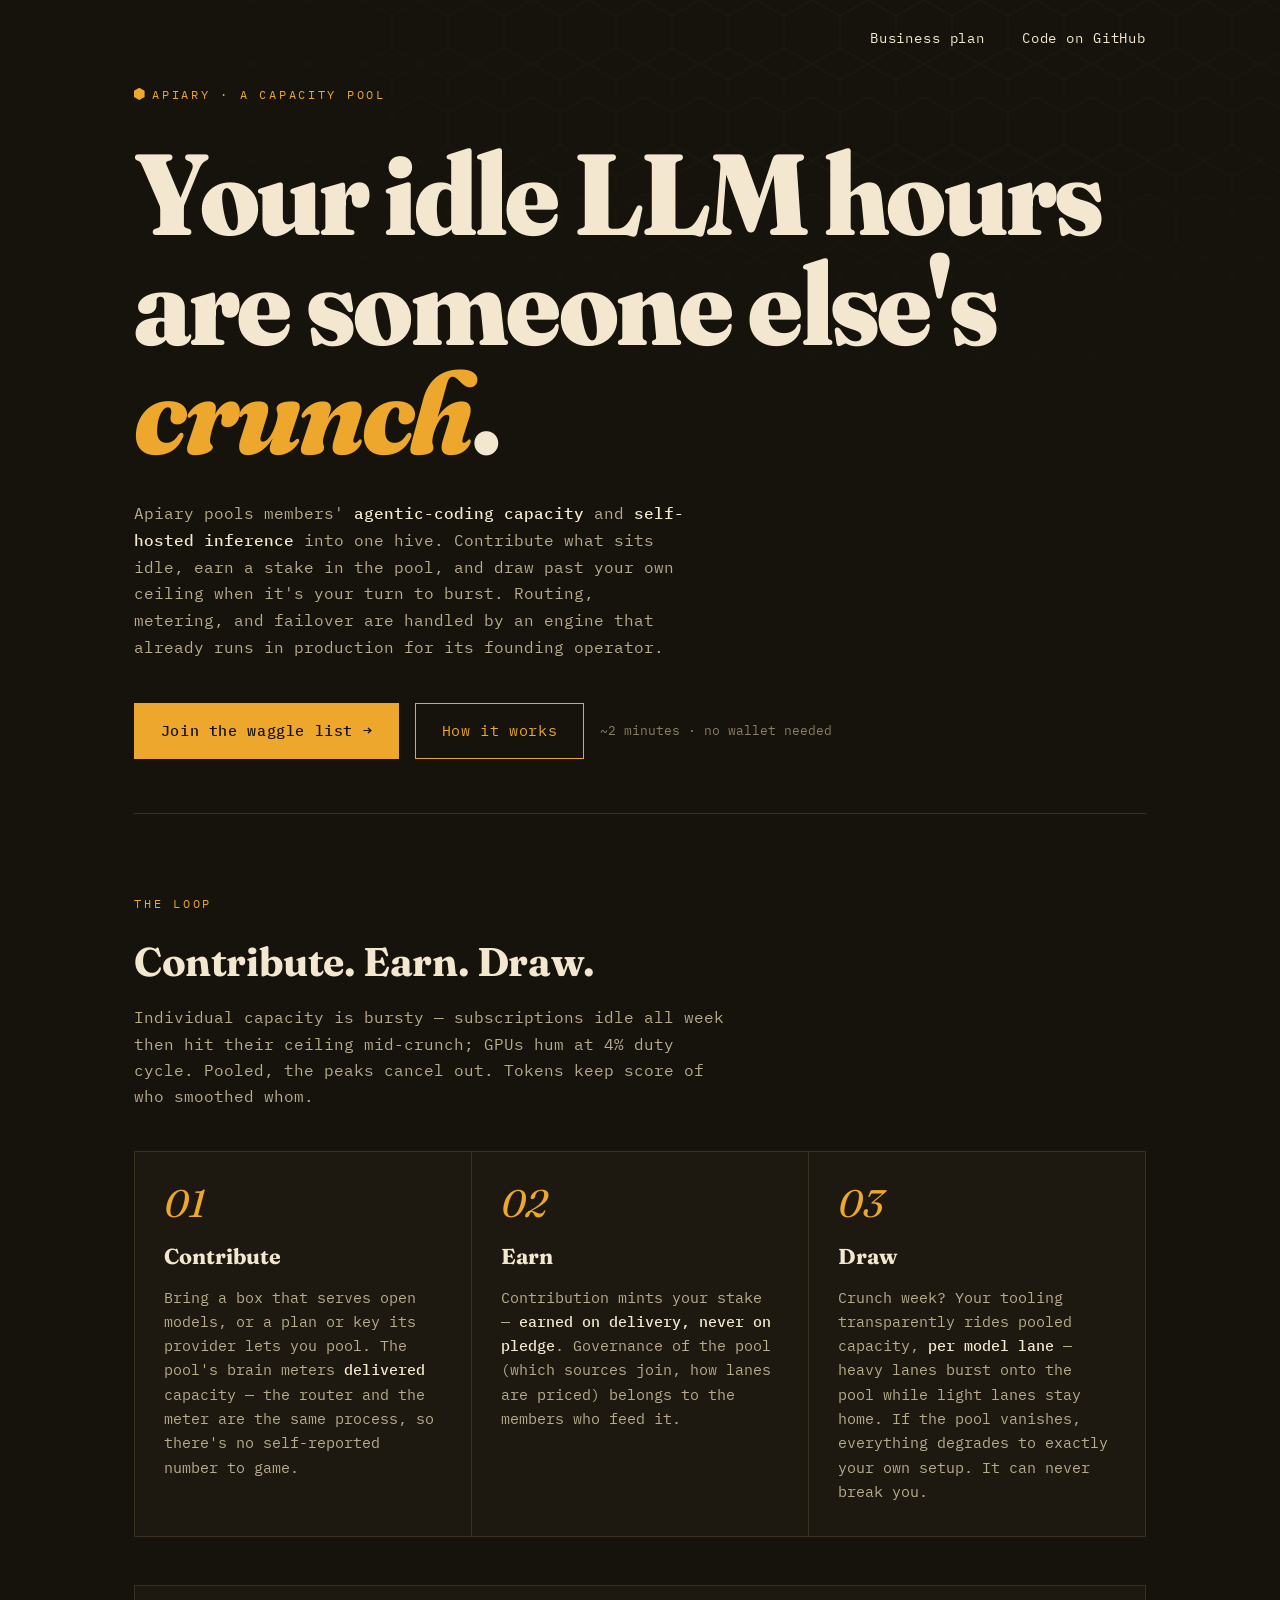
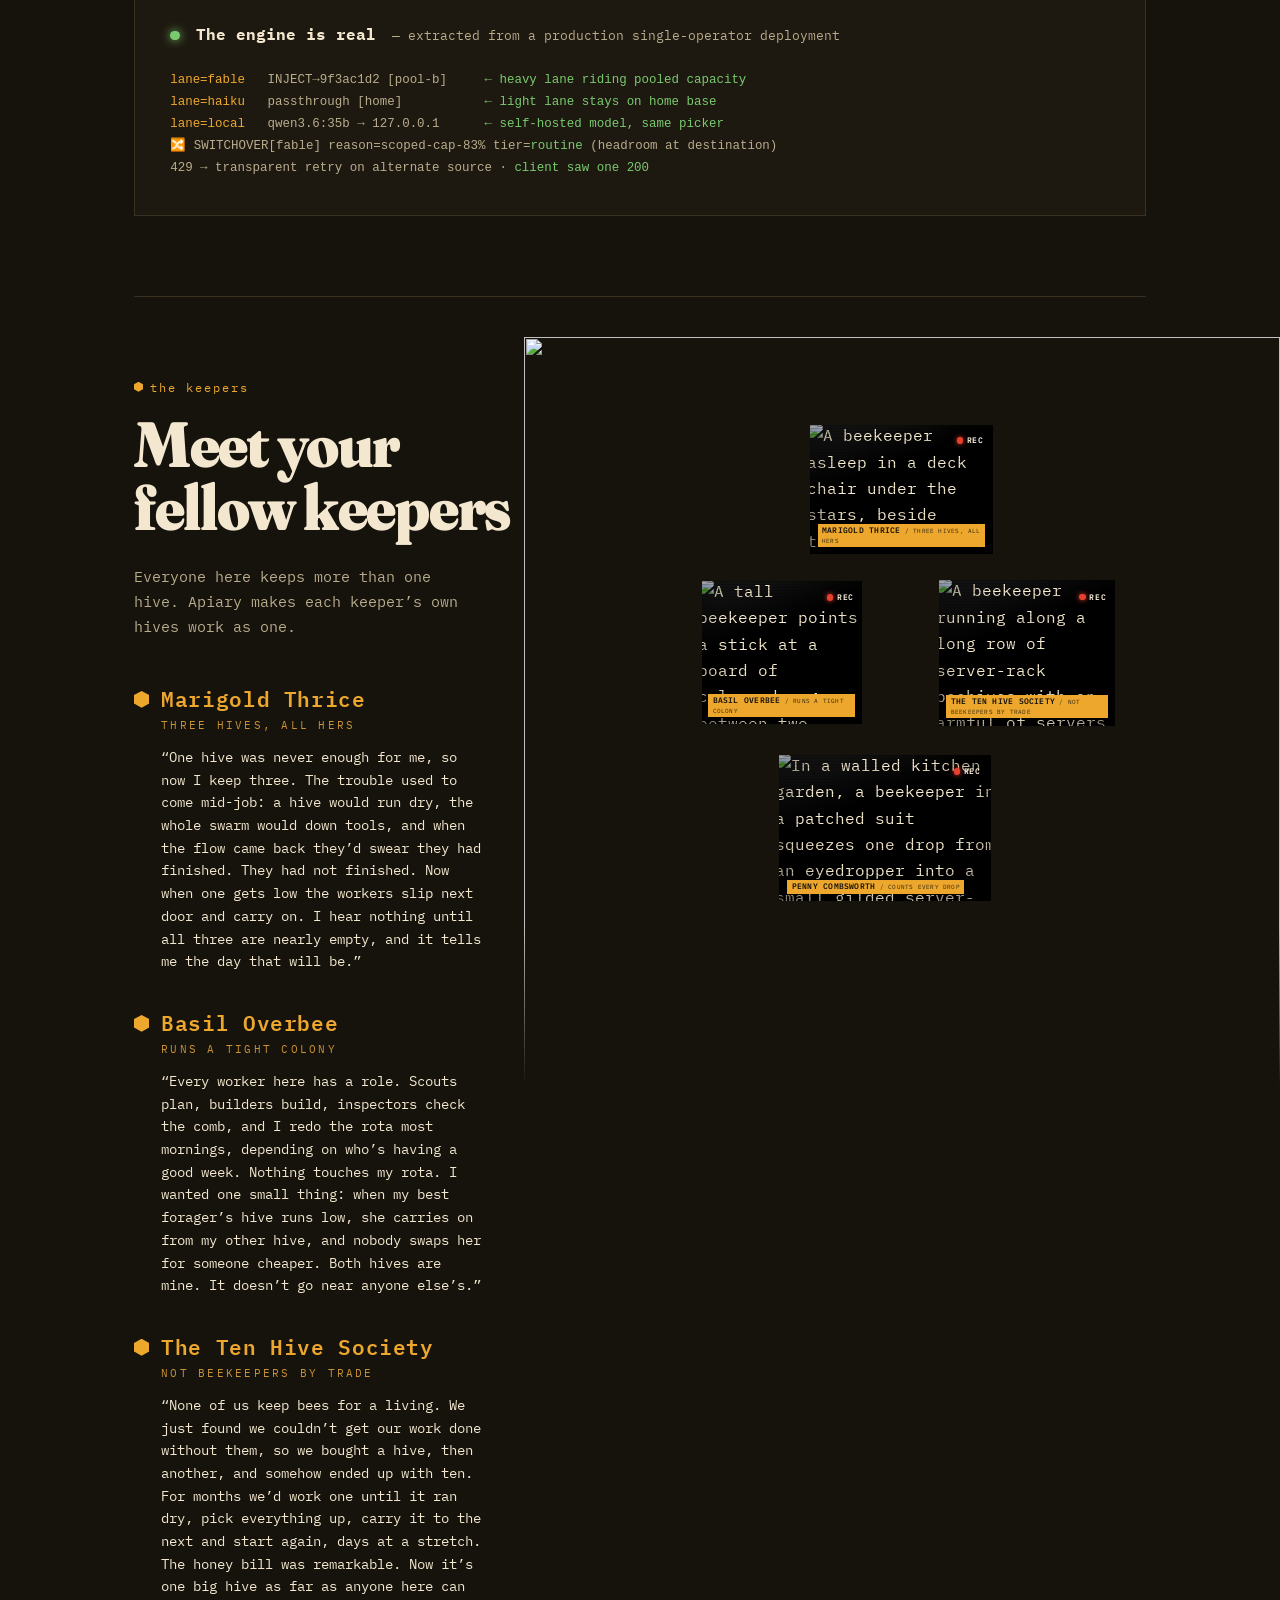
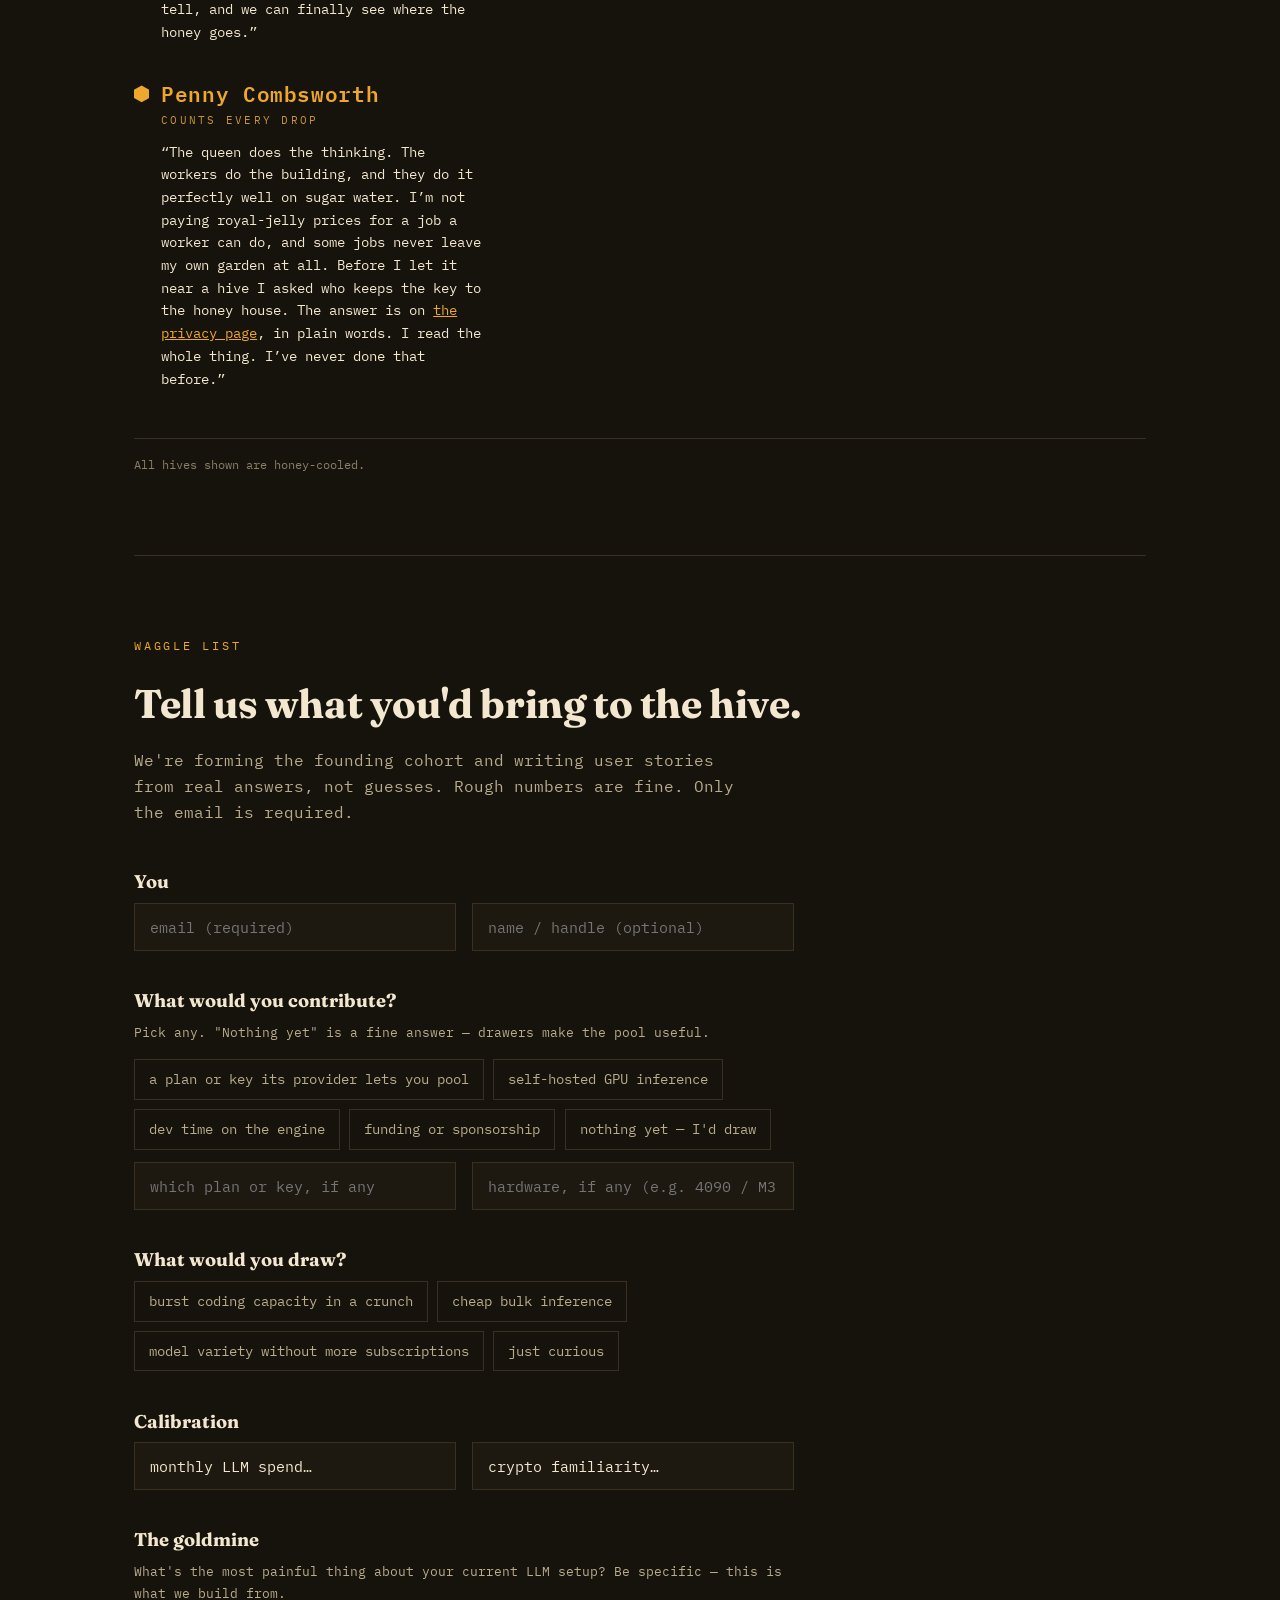
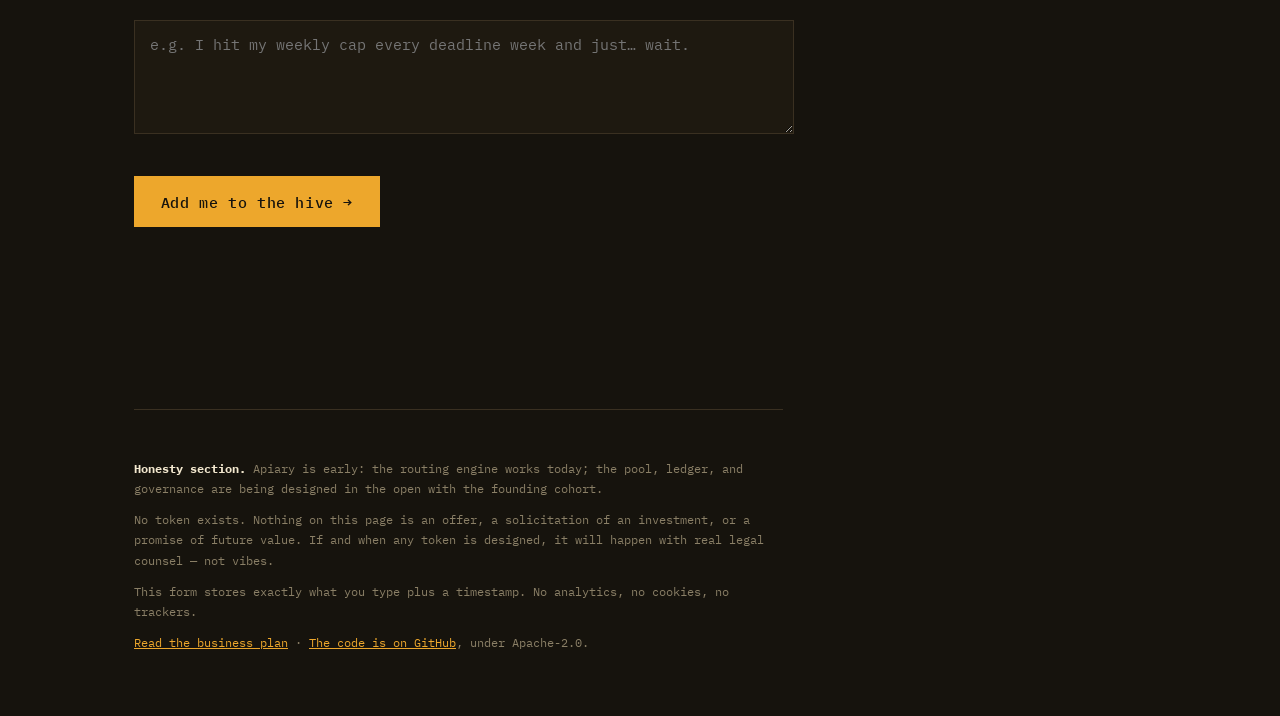
==== site/static/about/index.html @ abd4418b "site: a one-screen front door at /, the long page moves to /about/ A signed-out visitor at apiary.wt" ====
<!doctype html>
<html lang="en">
<head>
<meta charset="utf-8">
<meta name="viewport" content="width=device-width, initial-scale=1">
<title>Apiary — pooled LLM capacity, owned by the hive</title>
<meta name="description" content="Contribute agentic-coding capacity or self-hosted inference. Earn a stake in the pool. Draw when you need to burst.">
<link rel="canonical" href="https://apiary.wtf/about/">
<meta property="og:site_name" content="Apiary">
<meta property="og:url" content="https://apiary.wtf/about/">
<meta property="og:title" content="Apiary — pooled LLM capacity, owned by the hive">
<meta property="og:description" content="Contribute agentic-coding capacity or self-hosted inference. Earn a stake in the pool. Draw when you need to burst.">
<meta property="og:type" content="website">
<meta property="og:image" content="https://apiary.wtf/og/home.jpg">
<meta property="og:image:width" content="1200">
<meta property="og:image:height" content="630">
<meta property="og:image:alt" content="“Your idle LLM hours are someone else’s crunch.” Apiary, over molten honey pouring through a dark honeycomb.">
<meta name="twitter:card" content="summary_large_image">
<link rel="preconnect" href="https://fonts.googleapis.com">
<link rel="preconnect" href="https://fonts.gstatic.com" crossorigin>
<link href="https://fonts.googleapis.com/css2?family=Fraunces:opsz,wght,SOFT,WONK@9..144,400..900,50,1&family=IBM+Plex+Mono:ital,wght@0,400;0,500;0,600;1,400&display=swap" rel="stylesheet">
<link rel="icon" href="data:image/svg+xml,<svg xmlns='http://www.w3.org/2000/svg' viewBox='0 0 100 100'><polygon points='50 3 93 27 93 73 50 97 7 73 7 27' fill='%23eda72c'/></svg>">
<style>
:root{
  --wax:#16130d;
  --comb:#1e1910;
  --line:#3a3021;
  --honey:#eda72c;
  --honey-hot:#ffc65c;
  --cream:#f3e8cf;
  --cream-dim:#b9ac8d;
  --danger:#e0603a;
  --mono:"IBM Plex Mono",ui-monospace,monospace;
  --serif:"Fraunces",Georgia,serif;
}
*{box-sizing:border-box;margin:0;padding:0}
html{scroll-behavior:smooth}
body{
  background:var(--wax);
  color:var(--cream);
  font-family:var(--mono);
  font-size:16px;
  line-height:1.65;
  -webkit-font-smoothing:antialiased;
  overflow-x:hidden;
}
/* faint honeycomb field behind everything */
body::before{
  content:"";position:fixed;inset:0;z-index:0;pointer-events:none;
  background-image:url("data:image/svg+xml,%3Csvg xmlns='http://www.w3.org/2000/svg' width='56' height='97' viewBox='0 0 56 97'%3E%3Cg fill='none' stroke='%23eda72c' stroke-opacity='0.055' stroke-width='1'%3E%3Cpath d='M28 0 56 16v32L28 64 0 48V16zM28 64l28 16v32M28 64 0 80v32'/%3E%3C/g%3E%3C/svg%3E");
  background-size:56px 97px;
  mask-image:radial-gradient(120% 90% at 70% 0%,#000 0%,transparent 70%);
  -webkit-mask-image:radial-gradient(120% 90% at 70% 0%,#000 0%,transparent 70%);
}
main{position:relative;z-index:1;max-width:1060px;margin:0 auto;padding:0 24px}
a{color:var(--honey)}
::selection{background:var(--honey);color:var(--wax)}

/* ---------- hero ---------- */
header{padding:9vh 0 6vh;position:relative}
.top-links{position:absolute;top:1.05rem;right:0;display:flex;gap:2.3rem}
.top-links a{color:var(--cream);text-decoration:none;font-size:.9rem;letter-spacing:.06em;padding:.6rem 0;white-space:nowrap}
.top-links a:hover{color:var(--honey)}
@media(max-width:640px){.top-links{gap:1.4rem}}
@media(max-width:400px){.top-links{gap:1rem}.top-links a{font-size:.8rem}}
.kicker{
  display:inline-flex;align-items:center;gap:.6em;
  font-size:.78rem;letter-spacing:.22em;text-transform:uppercase;color:var(--honey);
  margin-bottom:2.2rem;
}
.kicker::before{content:"";display:inline-block;width:.85em;height:.98em;
  background:var(--honey);
  clip-path:polygon(50% 0,100% 25%,100% 75%,50% 100%,0 75%,0 25%);}
h1{
  font-family:var(--serif);
  font-variation-settings:"opsz" 144,"SOFT" 50,"WONK" 1;
  font-weight:850;
  font-size:clamp(3.4rem,9.5vw,7.2rem);
  line-height:.95;letter-spacing:-.02em;
  color:var(--cream);
}
h1 em{font-style:italic;color:var(--honey)}
.sub{
  max-width:34em;margin-top:2rem;color:var(--cream-dim);font-size:1.02rem;
}
.sub strong{color:var(--cream);font-weight:500}
.cta-row{margin-top:2.6rem;display:flex;gap:1rem;flex-wrap:wrap;align-items:center}
.btn{
  font-family:var(--mono);font-size:.95rem;letter-spacing:.04em;
  padding:.95em 1.7em;border:1px solid var(--honey);cursor:pointer;
  text-decoration:none;display:inline-block;
  transition:transform .15s ease,box-shadow .15s ease,background .15s ease;
}
.btn-fill{background:var(--honey);color:var(--wax);font-weight:500}
.btn-fill:hover{background:var(--honey-hot);transform:translateY(-2px);box-shadow:0 6px 24px rgba(237,167,44,.28)}
.btn-ghost{color:var(--honey);background:transparent}
.btn-ghost:hover{background:rgba(237,167,44,.08)}
.hero-note{font-size:.8rem;color:var(--smoke, #8a7f66)}

/* staggered reveal */
.reveal{opacity:0;transform:translateY(14px);animation:rise .7s cubic-bezier(.2,.7,.2,1) forwards}
@keyframes rise{to{opacity:1;transform:none}}
.d1{animation-delay:.05s}.d2{animation-delay:.18s}.d3{animation-delay:.31s}.d4{animation-delay:.44s}

/* ---------- section scaffolding ---------- */
section{padding:5rem 0;border-top:1px solid var(--line)}
h2{
  font-family:var(--serif);font-weight:700;font-size:clamp(1.7rem,3.6vw,2.5rem);
  letter-spacing:-.01em;margin-bottom:.6rem;
}
.section-tag{font-size:.72rem;letter-spacing:.24em;text-transform:uppercase;color:var(--honey);margin-bottom:1rem}
.lede{color:var(--cream-dim);max-width:38em;margin-bottom:2.6rem}

/* ---------- how it works: three cells ---------- */
.cells{display:grid;grid-template-columns:repeat(auto-fit,minmax(260px,1fr));gap:1px;background:var(--line);border:1px solid var(--line)}
.cell{background:var(--comb);padding:2rem 1.8rem;position:relative;transition:background .2s}
.cell:hover{background:#241d11}
.cell .num{
  font-family:var(--serif);font-style:italic;font-size:2.4rem;color:var(--honey);
  line-height:1;display:block;margin-bottom:1rem;
}
.cell h3{font-family:var(--serif);font-size:1.35rem;font-weight:700;margin-bottom:.7rem}
.cell p{font-size:.92rem;color:var(--cream-dim)}
.cell p b{color:var(--cream);font-weight:500}

/* ---------- engine strip ---------- */
.engine{background:var(--comb);border:1px solid var(--line);padding:2.2rem;margin-top:3rem}
.engine-head{display:flex;align-items:baseline;gap:1em;flex-wrap:wrap;margin-bottom:1.4rem}
.engine-head .led{width:.6em;height:.6em;border-radius:50%;background:#79c96f;box-shadow:0 0 10px #79c96f;display:inline-block;animation:pulse 2.4s infinite}
@keyframes pulse{50%{opacity:.45}}
.engine pre{
  font-size:.78rem;line-height:1.75;color:var(--cream-dim);overflow-x:auto;
}
.engine pre b{color:var(--honey);font-weight:500}
.engine pre i{color:#79c96f;font-style:normal}

/* ---------- keepers: the hive-cam sculpture ---------- */
.hivecam{--bleed:max(24px,calc(50vw - 506px));display:grid;grid-template-columns:minmax(0,36fr) minmax(0,64fr);
  grid-template-areas:"head art" "list art";column-gap:2.5rem;margin-inline:calc(50% - 50vw);padding-inline:var(--bleed);overflow-x:clip}
.hivecam-head{grid-area:head;position:relative;z-index:4}
.hivecam .section-tag{display:flex;align-items:center;gap:.6em;text-transform:none;letter-spacing:.16em;font-size:.78rem}
.hex-dot{display:inline-block;width:.72em;height:.8em;background:var(--honey);clip-path:polygon(50% 0,100% 25%,100% 75%,50% 100%,0 75%,0 25%)}
.hivecam h2{white-space:nowrap;font-size:clamp(2.7rem,5vw,6rem);font-weight:850;font-variation-settings:"opsz" 144,"SOFT" 50,"WONK" 0;
  line-height:.98;letter-spacing:-.02em;margin-bottom:1.6rem}
.hivecam .lede{font-size:.95rem;margin-bottom:2.8rem;max-width:30em}
.keeper-list{grid-area:list;list-style:none;margin:0;padding:0 0 1rem;display:grid;gap:2.2rem;align-content:start}
.keeper-list li{position:relative;padding-left:1.7rem}
.keeper-list li::before{content:"";position:absolute;left:0;top:.42rem;width:.95rem;height:1.05rem;background:var(--honey);
  clip-path:polygon(50% 0,100% 25%,100% 75%,50% 100%,0 75%,0 25%)}
.keeper-list h3{font-family:var(--mono);font-weight:600;font-size:1.3rem;line-height:1.35;letter-spacing:.03em;color:var(--honey)}
.keeper-list .role{margin-top:.25rem;font-size:.7rem;letter-spacing:.2em;text-transform:uppercase;color:#c99234}
.keeper-list blockquote{margin-top:.7rem;font-size:.86rem;line-height:1.65;color:var(--cream);max-width:36em}
.keeper-list blockquote a{color:var(--honey)}
/* the sculpture: photos sit under the art, in the screen holes; captions sit over it */
.skep{grid-area:art;position:sticky;top:1rem;align-self:start;justify-self:start;margin:-2.5rem calc(-1 * var(--bleed)) 0 0;
  width:min(calc(100% + var(--bleed)),calc(100vh - 2rem))}
.skep-stage{position:relative;aspect-ratio:1;container-type:inline-size}
.skep-art{position:absolute;inset:0;z-index:2;width:100%;height:100%;pointer-events:none;
  -webkit-mask-image:linear-gradient(180deg,#000 78%,transparent 99%);mask-image:linear-gradient(180deg,#000 78%,transparent 99%)}
.hc-shot,.hc-cap{position:absolute;left:var(--x);top:var(--y);width:var(--w);height:var(--h)}
.hc-shot{z-index:1;overflow:hidden;background:#000}
.hc-shot img{position:absolute;inset:-2%;width:104%;height:104%;max-width:none;object-fit:cover;object-position:var(--pos);filter:saturate(1.08) contrast(1.04)}
.hc-shot::after{content:"";position:absolute;inset:0;
  background:repeating-linear-gradient(180deg,rgba(0,0,0,.16) 0 1px,transparent 1px 3px),radial-gradient(ellipse at 50% 45%,transparent 55%,rgba(0,0,0,.5) 100%),
  linear-gradient(160deg,rgba(255,255,255,.1),transparent 35%)}
.hc-cap{z-index:3;pointer-events:none;font-family:var(--mono)}
.hc-rec{position:absolute;top:7%;right:5%;display:flex;align-items:center;gap:.45em;font-size:max(8px,1.05cqw);font-weight:600;letter-spacing:.08em;color:#fff4e0}
.hc-rec::before{content:"";width:.8em;height:.8em;border-radius:50%;background:#e8402f;box-shadow:0 0 .6em #e8402f;animation:hc-rec 1.6s steps(1) infinite}
@keyframes hc-rec{50%{opacity:.15}}
.hc-bottom{position:absolute;left:4%;right:4%;bottom:5%;display:flex;flex-direction:column;align-items:flex-start;gap:.3em}
.hc-lower{max-width:100%;background:var(--honey);color:var(--wax);padding:.28em .6em .22em;
  font-size:max(7.5px,.9cqw);letter-spacing:.03em;text-transform:uppercase;line-height:1.3}
.hc-lower b{font-weight:600}
.hc-lower span{font-size:.82em;opacity:.85}
.hc-sub{align-self:stretch;background:rgba(10,8,5,.82);color:var(--cream);padding:.3em .55em;
  font-size:max(8px,.92cqw);line-height:1.35}
/* subtitles only where the screens are big enough to read them; the list carries every line */
.hc-sub{display:none}
@container (min-width:840px){.hc-sub{display:block}}
.keepers-note{margin-top:2rem;padding-top:1rem;border-top:1px solid var(--line);font-size:.75rem;color:#8a7f66}
@media(max-width:860px){
  .hivecam{grid-template-columns:minmax(0,1fr);grid-template-areas:"head" "art" "list"}
  .hivecam h2{white-space:normal;font-size:clamp(2.5rem,11vw,3.4rem)}
  .skep{position:relative;top:0;justify-self:stretch;width:auto;margin:0 calc(-1 * var(--bleed) - 6vw) -6vw}
  .hc-lower span{display:none}
  .hivecam .lede{margin-bottom:1.6rem}
  .hc-lower{font-size:max(7.5px,1.75cqw)}
  .hc-rec{font-size:max(7px,1.8cqw)}
}
@media(prefers-reduced-motion:reduce){.hc-rec::before{animation:none}}

/* ---------- form ---------- */
form{max-width:660px}
fieldset{border:0;margin-bottom:2.2rem}
legend{
  font-family:var(--serif);font-size:1.15rem;font-weight:700;margin-bottom:.35rem;color:var(--cream);
}
.hint{font-size:.8rem;color:var(--cream-dim);margin-bottom:1rem}
input[type=email],input[type=text],textarea,select{
  width:100%;background:var(--comb);border:1px solid var(--line);color:var(--cream);
  font-family:var(--mono);font-size:.95rem;padding:.85em 1em;outline:none;
  transition:border-color .15s;border-radius:0;appearance:none;
}
textarea{min-height:7.5em;resize:vertical}
input:focus,textarea:focus,select:focus{border-color:var(--honey)}
.choices{display:flex;flex-wrap:wrap;gap:.6rem}
.choices label{
  border:1px solid var(--line);padding:.55em 1em;cursor:pointer;font-size:.87rem;
  color:var(--cream-dim);user-select:none;transition:all .12s;display:inline-flex;gap:.5em;align-items:center;
}
.choices label:hover{border-color:var(--honey);color:var(--cream)}
.choices input{position:absolute;opacity:0;pointer-events:none}
.choices label:has(input:checked){background:var(--honey);border-color:var(--honey);color:var(--wax);font-weight:500}
.grid2{display:grid;grid-template-columns:1fr 1fr;gap:1rem}
@media(max-width:640px){.grid2{grid-template-columns:1fr}}
.form-msg{margin-top:1rem;font-size:.9rem;min-height:1.5em}
.form-msg.err{color:var(--danger)}
.form-msg.ok{color:#79c96f}
.hp{position:absolute;left:-9999px;opacity:0}

/* thanks card swap */
#thanks{display:none;border:1px solid var(--honey);background:var(--comb);padding:2.4rem;max-width:660px}
#thanks h3{font-family:var(--serif);font-size:1.6rem;color:var(--honey);margin-bottom:.8rem}
#thanks p{color:var(--cream-dim)}

/* ---------- footer ---------- */
footer{border-top:1px solid var(--line);padding:3rem 0 4rem;margin-top:4rem;font-size:.78rem;color:#8a7f66;max-width:52em}
footer p+p{margin-top:.8em}
</style>
</head>
<body>
<main>
  <header>
    <nav class="top-links reveal d1" aria-label="Site">
      <a href="/plan/">Business plan</a>
      <a href="https://github.com/antialias/apiary">Code on GitHub</a>
    </nav>
    <div class="kicker reveal d1">apiary · a capacity pool</div>
    <h1 class="reveal d2">Your idle LLM hours are someone else's <em>crunch</em>.</h1>
    <p class="sub reveal d3">
      Apiary pools members' <strong>agentic-coding capacity</strong> and
      <strong>self-hosted inference</strong> into one hive. Contribute what
      sits idle, earn a stake in the pool, and draw past your own ceiling when
      it's your turn to burst. Routing, metering, and failover are handled by
      an engine that already runs in production for its founding operator.
    </p>
    <div class="cta-row reveal d4">
      <a class="btn btn-fill" href="#join">Join the waggle list →</a>
      <a class="btn btn-ghost" href="#how">How it works</a>
      <span class="hero-note">~2 minutes · no wallet needed</span>
    </div>
  </header>

  <section id="how">
    <div class="section-tag">the loop</div>
    <h2>Contribute. Earn. Draw.</h2>
    <p class="lede">Individual capacity is bursty — subscriptions idle all week
    then hit their ceiling mid-crunch; GPUs hum at 4% duty cycle. Pooled, the
    peaks cancel out. Tokens keep score of who smoothed whom.</p>
    <div class="cells">
      <div class="cell">
        <span class="num">01</span>
        <h3>Contribute</h3>
        <p>Bring a box that serves open models, or a plan or key its provider lets you pool.
        The pool's brain meters <b>delivered</b> capacity — the router and the
        meter are the same process, so there's no self-reported number to game.</p>
      </div>
      <div class="cell">
        <span class="num">02</span>
        <h3>Earn</h3>
        <p>Contribution mints your stake — <b>earned on delivery, never on
        pledge</b>. Governance of the pool (which sources join, how lanes are
        priced) belongs to the members who feed it.</p>
      </div>
      <div class="cell">
        <span class="num">03</span>
        <h3>Draw</h3>
        <p>Crunch week? Your tooling transparently rides pooled capacity,
        <b>per model lane</b> — heavy lanes burst onto the pool while light
        lanes stay home. If the pool vanishes, everything degrades to exactly
        your own setup. It can never break you.</p>
      </div>
    </div>

    <div class="engine">
      <div class="engine-head">
        <span class="led"></span>
        <strong>The engine is real</strong>
        <span style="color:var(--cream-dim);font-size:.8rem">— extracted from a production single-operator deployment</span>
      </div>
      <pre>
<b>lane=fable</b>   INJECT→9f3ac1d2 [pool-b]     <i>← heavy lane riding pooled capacity</i>
<b>lane=haiku</b>   passthrough [home]           <i>← light lane stays on home base</i>
<b>lane=local</b>   qwen3.6:35b → 127.0.0.1      <i>← self-hosted model, same picker</i>
🔀 SWITCHOVER[fable] reason=scoped-cap-83% tier=<i>routine</i> (headroom at destination)
429 → transparent retry on alternate source · <i>client saw one 200</i></pre>
    </div>
  </section>

  <section id="keepers">
    <div class="hivecam">
      <div class="hivecam-head">
        <div class="section-tag"><span class="hex-dot" aria-hidden="true"></span>the keepers</div>
        <h2>Meet your<br>fellow keepers</h2>
        <p class="lede">Everyone here keeps more than one hive. Apiary makes each keeper’s own hives work as one.</p>
      </div>
      <figure class="skep">
        <div class="skep-stage">
          <div class="hc-shot" style="--x:37.86%;--y:11.61%;--w:24.11%;--h:17.08%;--pos:50% 62%"><img src="/og/keepers/marigold.webp" width="960" height="960" loading="lazy" decoding="async" alt="A beekeeper asleep in a deck chair under the stars, beside three beehives built like server racks."></div>
          <div class="hc-shot" style="--x:23.49%;--y:32.24%;--w:21.20%;--h:18.96%;--pos:50% 38%"><img src="/og/keepers/basil.webp" width="960" height="960" loading="lazy" decoding="async" alt="A tall beekeeper points a stick at a board of coloured pegs, between two server-rack beehives joined by a little bridge of marching bees."></div>
          <div class="hc-shot" style="--x:54.90%;--y:32.19%;--w:23.28%;--h:19.22%;--pos:56% 42%"><img src="/og/keepers/society.webp" width="960" height="960" loading="lazy" decoding="async" alt="A beekeeper running along a long row of server-rack beehives with an armful of servers and honeycomb frames, past a tipped-over wheelbarrow."></div>
          <div class="hc-shot" style="--x:33.70%;--y:55.26%;--w:28.07%;--h:19.32%;--pos:50% 56%"><img src="/og/keepers/penny.webp" width="960" height="960" loading="lazy" decoding="async" alt="In a walled kitchen garden, a beekeeper in a patched suit squeezes one drop from an eyedropper into a small gilded server-rack hive wearing a crown, while a watering can pours sugar water into a plain one."></div>
          <img class="skep-art" src="/og/keepers/skep.webp" width="1440" height="1440" loading="lazy" decoding="async" alt="">
          <div class="hc-cap" style="--x:37.86%;--y:11.61%;--w:24.11%;--h:17.08%;--pos:50% 62%" aria-hidden="true"><span class="hc-rec">REC</span><span class="hc-bottom"><span class="hc-lower"><b>Marigold Thrice</b><span> / three hives, all hers</span></span><span class="hc-sub">“One hive was never enough for me, so now I keep three.”</span></span></div>
          <div class="hc-cap" style="--x:23.49%;--y:32.24%;--w:21.20%;--h:18.96%;--pos:50% 38%" aria-hidden="true"><span class="hc-rec">REC</span><span class="hc-bottom"><span class="hc-lower"><b>Basil Overbee</b><span> / runs a tight colony</span></span><span class="hc-sub">“Every worker here has a role. Scouts plan, builders build, inspectors check the comb, and I redo the rota most mornings.”</span></span></div>
          <div class="hc-cap" style="--x:54.90%;--y:32.19%;--w:23.28%;--h:19.22%;--pos:56% 42%" aria-hidden="true"><span class="hc-rec">REC</span><span class="hc-bottom"><span class="hc-lower"><b>The Ten Hive Society</b><span> / not beekeepers by trade</span></span><span class="hc-sub">“None of us keep bees for a living. We bought a hive, then another, and somehow ended up with ten.”</span></span></div>
          <div class="hc-cap" style="--x:33.70%;--y:55.26%;--w:28.07%;--h:19.32%;--pos:50% 56%" aria-hidden="true"><span class="hc-rec">REC</span><span class="hc-bottom"><span class="hc-lower"><b>Penny Combsworth</b><span> / counts every drop</span></span><span class="hc-sub">“The queen does the thinking. The workers do the building, and they do it perfectly well on sugar water.”</span></span></div>
        </div>
      </figure>
      <ol class="keeper-list">
        <li>
          <h3>Marigold Thrice</h3>
          <p class="role">three hives, all hers</p>
          <blockquote>“One hive was never enough for me, so now I keep three. The trouble
          used to come mid-job: a hive would run dry, the whole swarm would down
          tools, and when the flow came back they’d swear they had finished. They
          had not finished. Now when one gets low the workers slip next door and
          carry on. I hear nothing until all three are nearly empty, and it tells
          me the day that will be.”</blockquote>
        </li>
        <li>
          <h3>Basil Overbee</h3>
          <p class="role">runs a tight colony</p>
          <blockquote>“Every worker here has a role. Scouts plan, builders build, inspectors
          check the comb, and I redo the rota most mornings, depending on who’s
          having a good week. Nothing touches my rota. I wanted one small thing:
          when my best forager’s hive runs low, she carries on from my other
          hive, and nobody swaps her for someone cheaper. Both hives are mine. It
          doesn’t go near anyone else’s.”</blockquote>
        </li>
        <li>
          <h3>The Ten Hive Society</h3>
          <p class="role">not beekeepers by trade</p>
          <blockquote>“None of us keep bees for a living. We just found we couldn’t get our
          work done without them, so we bought a hive, then another, and somehow
          ended up with ten. For months we’d work one until it ran dry, pick
          everything up, carry it to the next and start again, days at a stretch.
          The honey bill was remarkable. Now it’s one big hive as far as anyone
          here can tell, and we can finally see where the honey goes.”</blockquote>
        </li>
        <li>
          <h3>Penny Combsworth</h3>
          <p class="role">counts every drop</p>
          <blockquote>“The queen does the thinking. The workers do the building, and they do
          it perfectly well on sugar water. I’m not paying royal-jelly prices for
          a job a worker can do, and some jobs never leave my own garden at all.
          Before I let it near a hive I asked who keeps the key to the honey
          house. The answer is on <a href="https://apiary.wtf/privacy">the privacy page</a>,
          in plain words. I read the whole thing. I’ve never done that before.”</blockquote>
        </li>
      </ol>
    </div>
    <p class="keepers-note">All hives shown are honey-cooled.</p>
  </section>

  <section id="join">
    <div class="section-tag">waggle list</div>
    <h2>Tell us what you'd bring to the hive.</h2>
    <p class="lede">We're forming the founding cohort and writing user stories
    from real answers, not guesses. Rough numbers are fine. Only the email is
    required.</p>

    <form id="f" novalidate>
      <fieldset>
        <legend>You</legend>
        <div class="grid2">
          <input type="email" name="email" placeholder="email (required)" required autocomplete="email">
          <input type="text" name="handle" placeholder="name / handle (optional)">
        </div>
        <input class="hp" type="text" name="website" tabindex="-1" autocomplete="off">
      </fieldset>

      <fieldset>
        <legend>What would you contribute?</legend>
        <p class="hint">Pick any. "Nothing yet" is a fine answer — drawers make the pool useful.</p>
        <div class="choices" data-name="contribute">
          <label><input type="checkbox" value="coding-plan">a plan or key its provider lets you pool</label>
          <label><input type="checkbox" value="gpu">self-hosted GPU inference</label>
          <label><input type="checkbox" value="dev-time">dev time on the engine</label>
          <label><input type="checkbox" value="funding">funding or sponsorship</label>
          <label><input type="checkbox" value="none">nothing yet — I'd draw</label>
        </div>
        <div class="grid2" style="margin-top:.8rem">
          <input type="text" name="plan_tier" placeholder="which plan or key, if any">
          <input type="text" name="hardware" placeholder="hardware, if any (e.g. 4090 / M3 Max 48GB)">
        </div>
      </fieldset>

      <fieldset>
        <legend>What would you draw?</legend>
        <div class="choices" data-name="draw">
          <label><input type="checkbox" value="burst-coding">burst coding capacity in a crunch</label>
          <label><input type="checkbox" value="bulk-inference">cheap bulk inference</label>
          <label><input type="checkbox" value="model-variety">model variety without more subscriptions</label>
          <label><input type="checkbox" value="curious">just curious</label>
        </div>
      </fieldset>

      <fieldset>
        <legend>Calibration</legend>
        <div class="grid2">
          <select name="spend">
            <option value="">monthly LLM spend…</option>
            <option>$0</option><option>&lt;$25</option><option>$25–100</option>
            <option>$100–300</option><option>$300+</option>
          </select>
          <select name="crypto">
            <option value="">crypto familiarity…</option>
            <option>none — and keep it that way</option>
            <option>held some, never used a dapp</option>
            <option>comfortable with wallets</option>
            <option>I deploy contracts</option>
          </select>
        </div>
      </fieldset>

      <fieldset>
        <legend>The goldmine</legend>
        <p class="hint">What's the most painful thing about your current LLM setup? Be specific — this is what we build from.</p>
        <textarea name="pain" placeholder="e.g. I hit my weekly cap every deadline week and just… wait."></textarea>
      </fieldset>

      <button class="btn btn-fill" type="submit">Add me to the hive →</button>
      <div class="form-msg" id="msg" role="status"></div>
    </form>

    <div id="thanks">
      <h3>You're on the list. 🐝</h3>
      <p>We'll write to you when the founding cohort forms. Until then, the
      engine keeps humming — and your answers just became a user story.</p>
    </div>
  </section>

  <footer>
    <p><strong style="color:var(--cream)">Honesty section.</strong> Apiary is
    early: the routing engine works today; the pool, ledger, and governance are
    being designed in the open with the founding cohort.</p>
    <p>No token exists. Nothing on this page is an offer, a solicitation of an
    investment, or a promise of future value. If and when any token is
    designed, it will happen with real legal counsel — not vibes.</p>
    <p>This form stores exactly what you type plus a timestamp. No analytics,
    no cookies, no trackers.</p>
    <p><a href="/plan/">Read the business plan</a> · <a href="https://github.com/antialias/apiary">The code is on GitHub</a>, under Apache-2.0.</p>
  </footer>
</main>

<script>
const f=document.getElementById('f'),msg=document.getElementById('msg');
// A link like /?want=gpu#join (from the plan page) ticks that choice.
const want=new URLSearchParams(location.search).get('want');
if(want){const box=f.querySelector(`.choices input[value="${CSS.escape(want)}"]`);if(box)box.checked=true}
f.addEventListener('submit',async e=>{
  e.preventDefault();msg.className='form-msg';msg.textContent='';
  const fd=new FormData(f);
  const checks=n=>[...f.querySelectorAll(`[data-name=${n}] input:checked`)].map(i=>i.value);
  const body={
    email:fd.get('email')||'',handle:fd.get('handle')||'',
    contribute:checks('contribute'),draw:checks('draw'),
    plan_tier:fd.get('plan_tier')||'',hardware:fd.get('hardware')||'',
    spend:fd.get('spend')||'',crypto:fd.get('crypto')||'',
    pain:fd.get('pain')||'',website:fd.get('website')||''
  };
  if(!/.+@.+\..+/.test(body.email)){msg.textContent='a real email is the one thing we need';msg.classList.add('err');return}
  try{
    const r=await fetch('/signup',{method:'POST',headers:{'Content-Type':'application/json'},body:JSON.stringify(body)});
    if(r.status===201||r.status===202){f.style.display='none';document.getElementById('thanks').style.display='block';
      document.getElementById('thanks').scrollIntoView({behavior:'smooth',block:'center'});}
    else{msg.textContent=await r.text()||'something went sideways — try again';msg.classList.add('err')}
  }catch(_){msg.textContent='network hiccup — try again';msg.classList.add('err')}
});
</script>
</body>
</html>
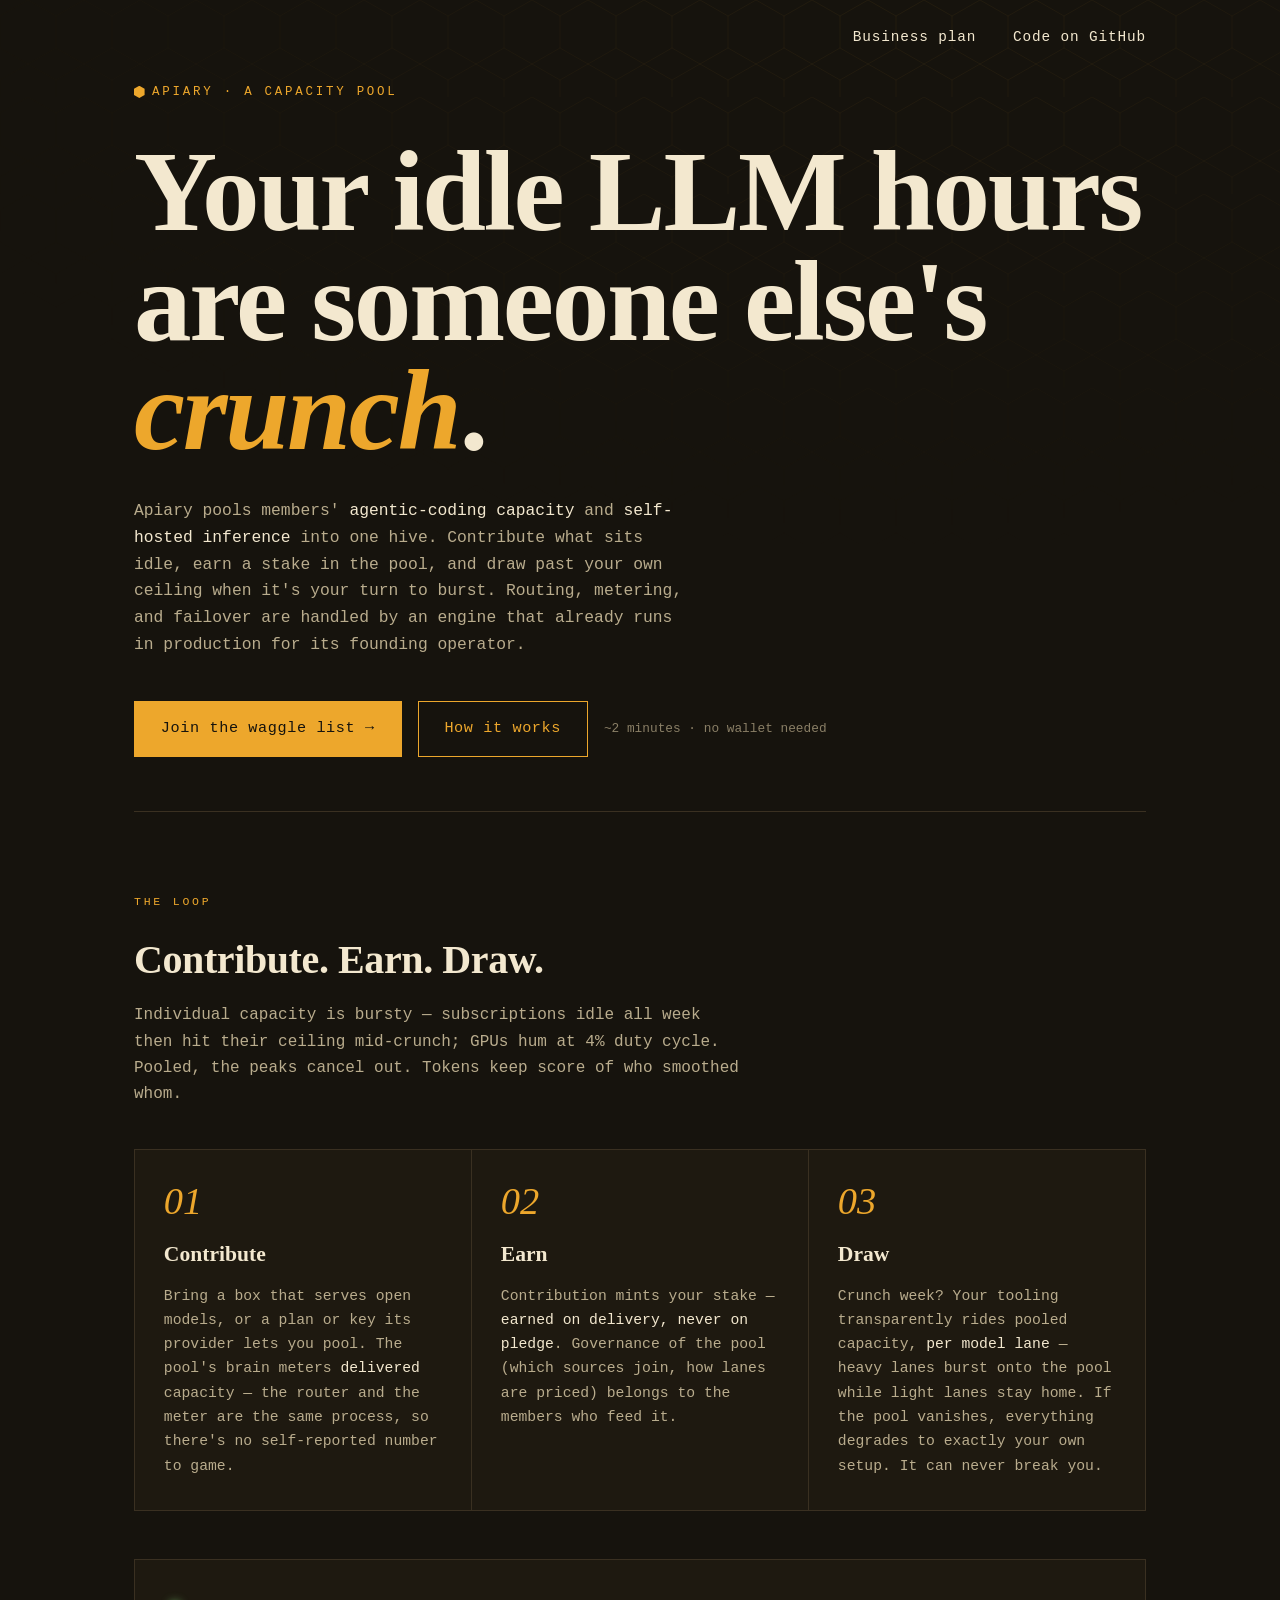
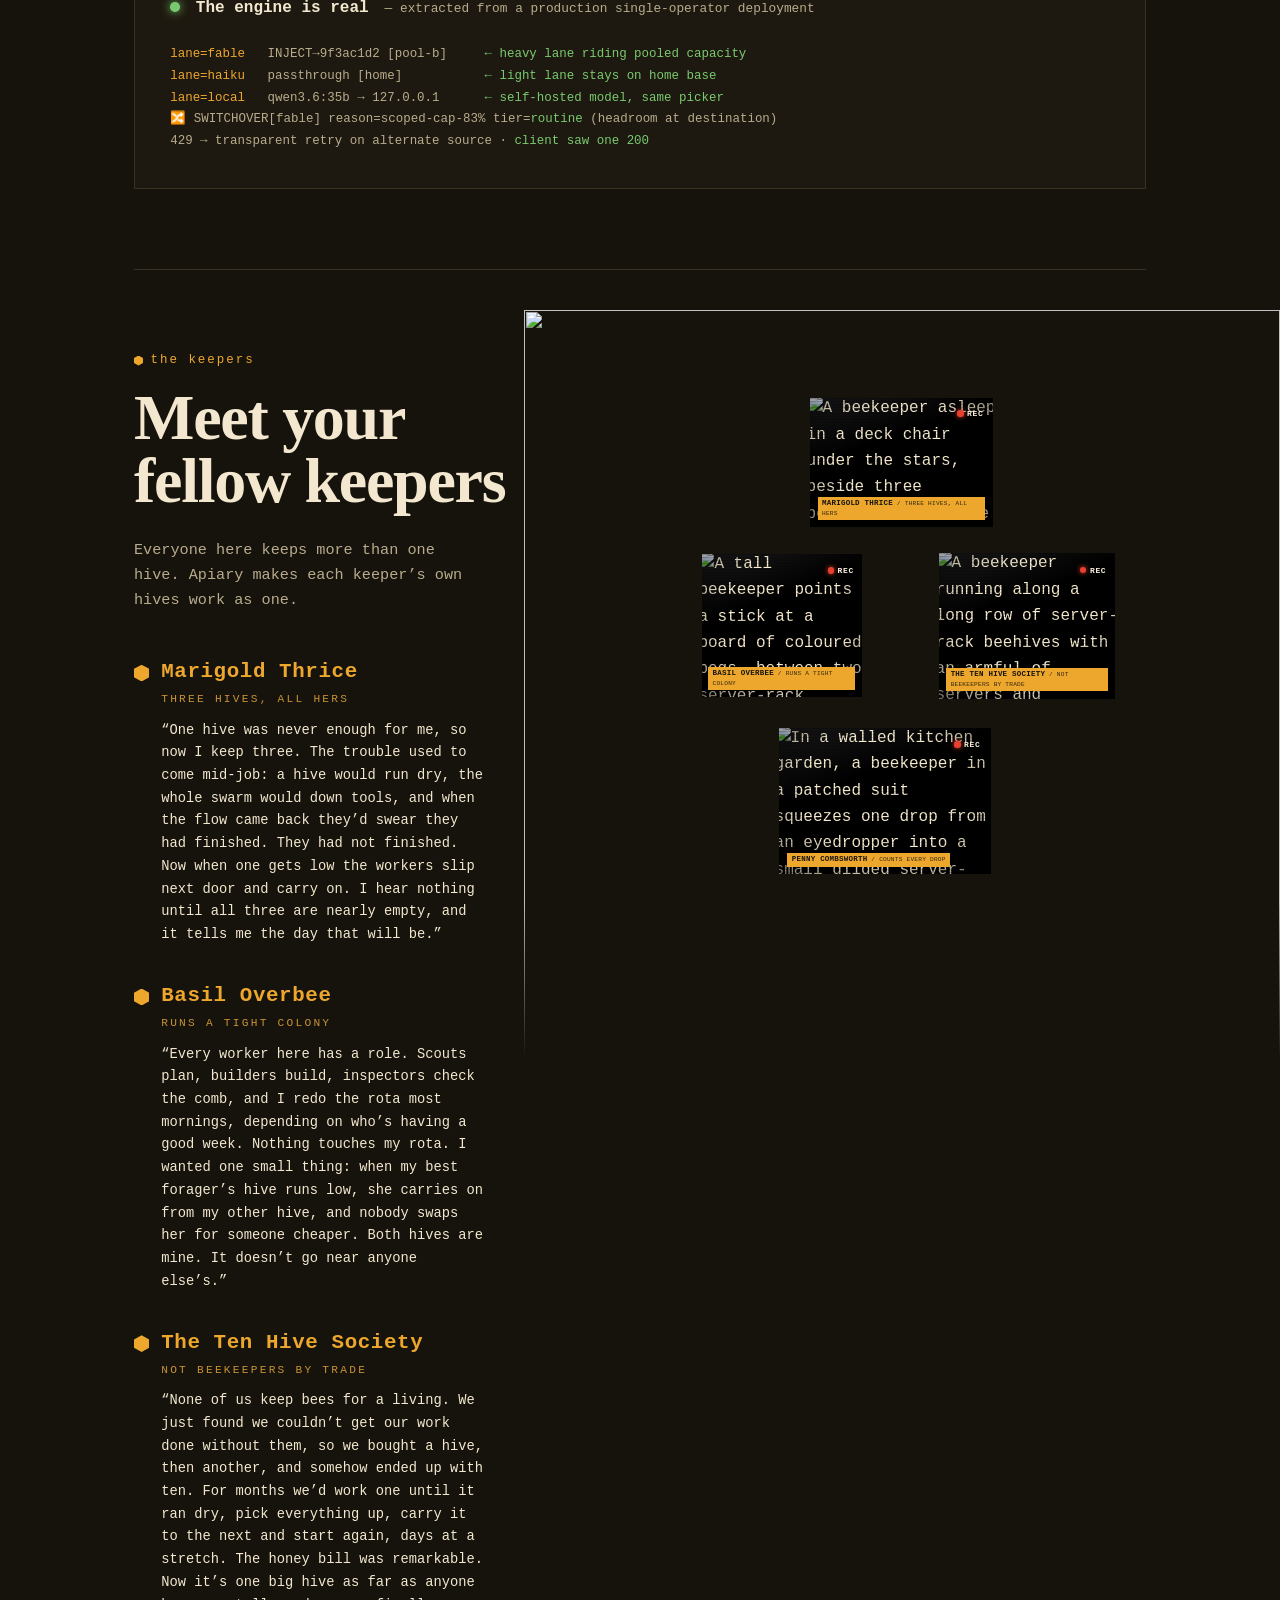
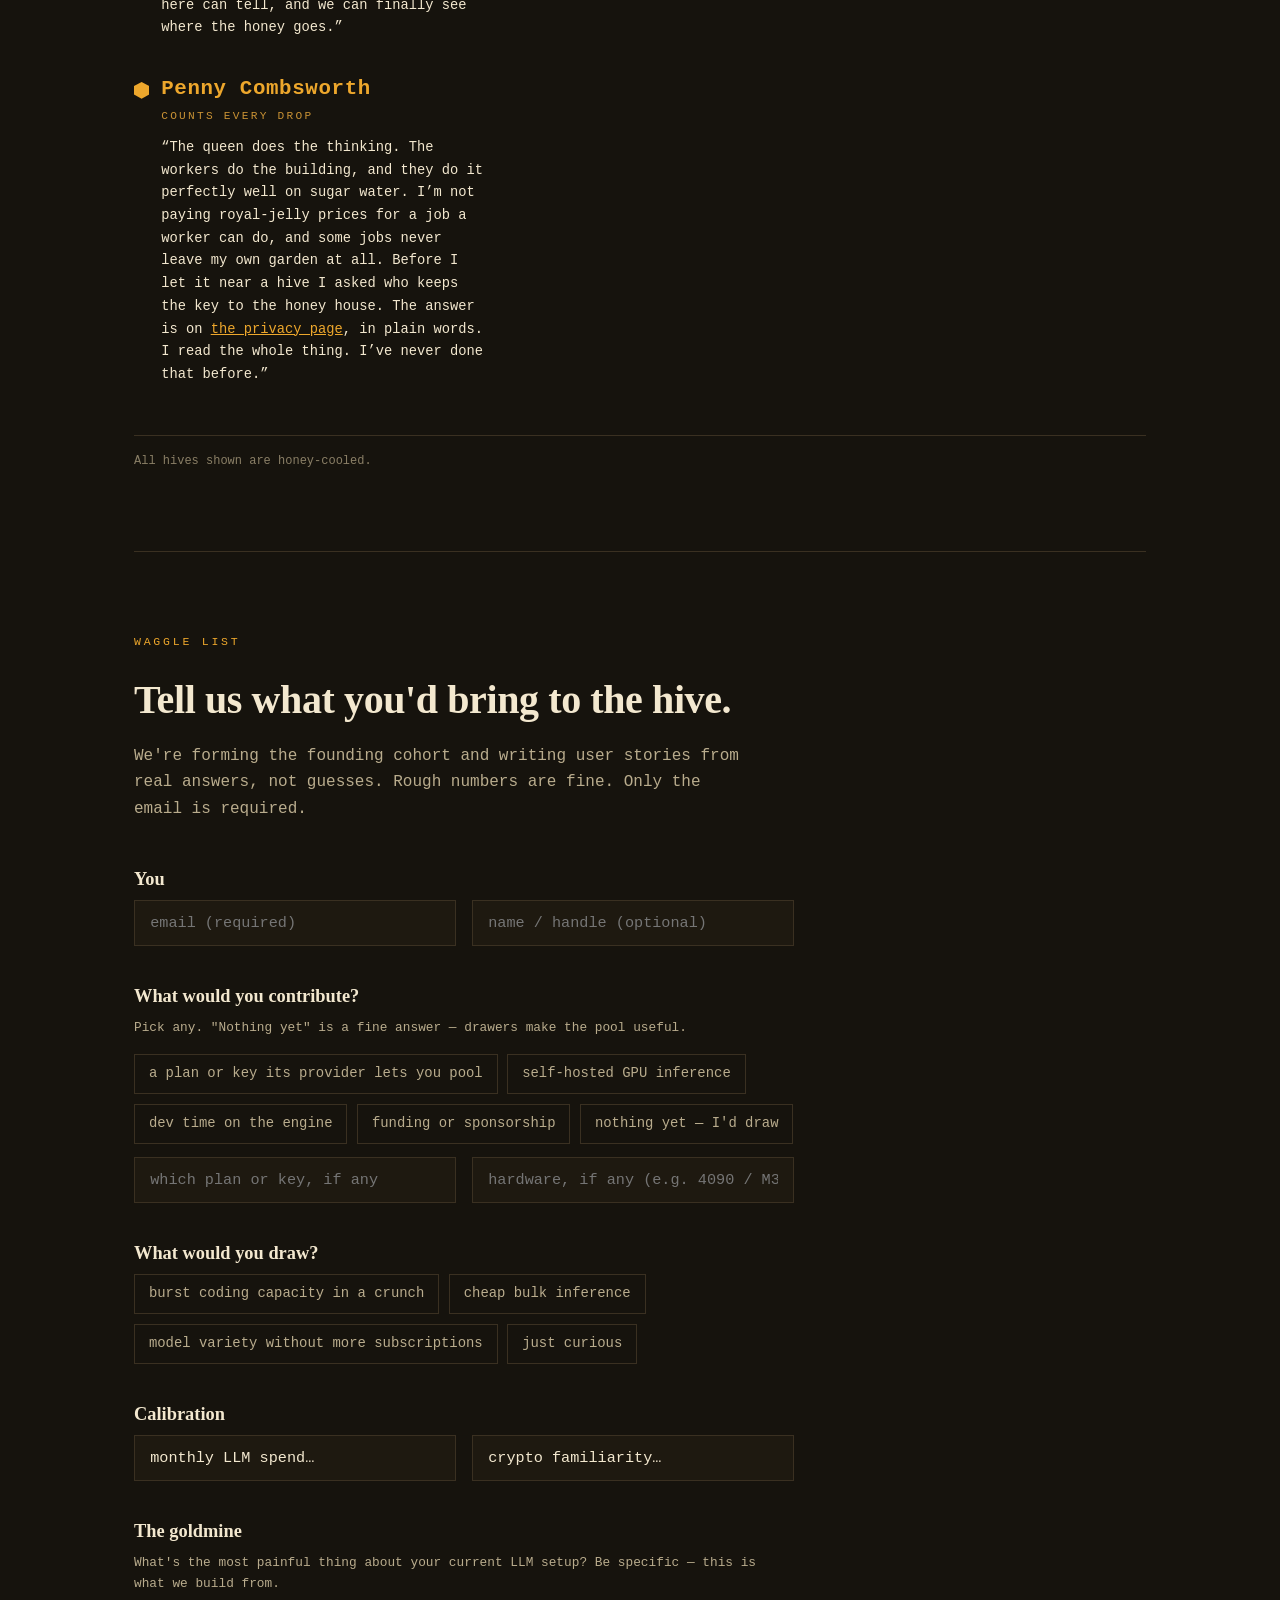
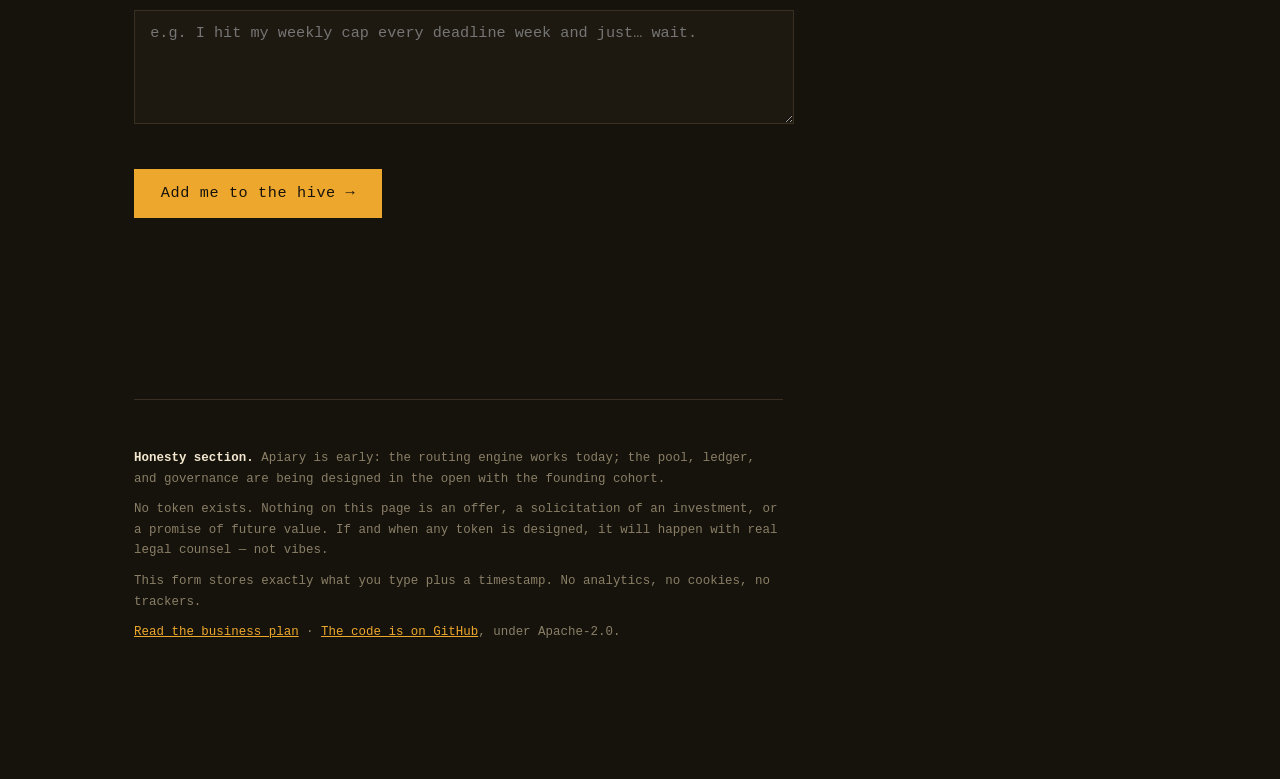
==== commit c455929b: "site: tell search engines what's here, and ask no one else for anything robots.txt and sitemap.xml a" ====
--- a/site/static/about/index.html
+++ b/site/static/about/index.html
@@ -16,10 +16,10 @@
 <meta property="og:image:height" content="630">
 <meta property="og:image:alt" content="“Your idle LLM hours are someone else’s crunch.” Apiary, over molten honey pouring through a dark honeycomb.">
 <meta name="twitter:card" content="summary_large_image">
-<link rel="preconnect" href="https://fonts.googleapis.com">
-<link rel="preconnect" href="https://fonts.gstatic.com" crossorigin>
-<link href="https://fonts.googleapis.com/css2?family=Fraunces:opsz,wght,SOFT,WONK@9..144,400..900,50,1&family=IBM+Plex+Mono:ital,wght@0,400;0,500;0,600;1,400&display=swap" rel="stylesheet">
-<link rel="icon" href="data:image/svg+xml,<svg xmlns='http://www.w3.org/2000/svg' viewBox='0 0 100 100'><polygon points='50 3 93 27 93 73 50 97 7 73 7 27' fill='%23eda72c'/></svg>">
+<link rel="stylesheet" href="/fonts/fonts.css">
+<link rel="icon" href="/favicon.ico" sizes="48x48">
+<link rel="icon" href="/favicon.svg" type="image/svg+xml">
+<link rel="apple-touch-icon" href="/apple-touch-icon.png">
 <style>
 :root{
   --wax:#16130d;
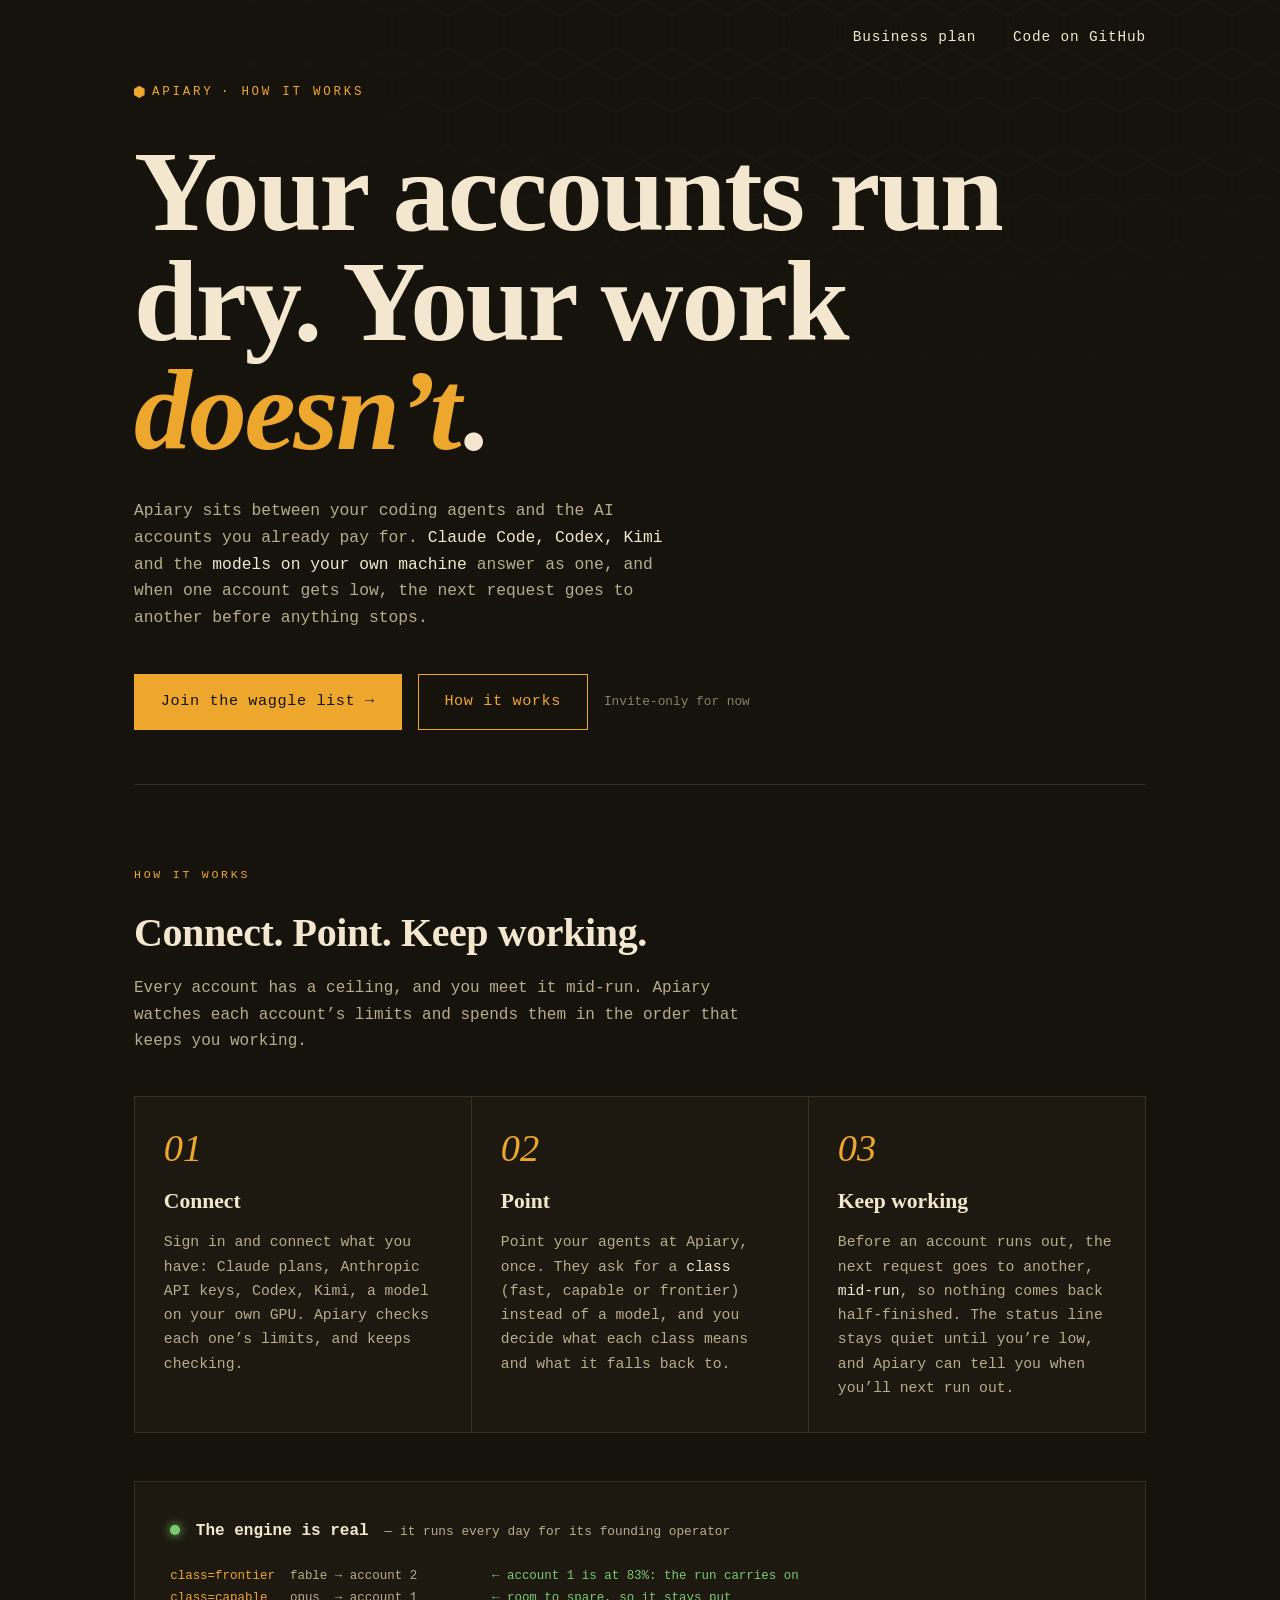
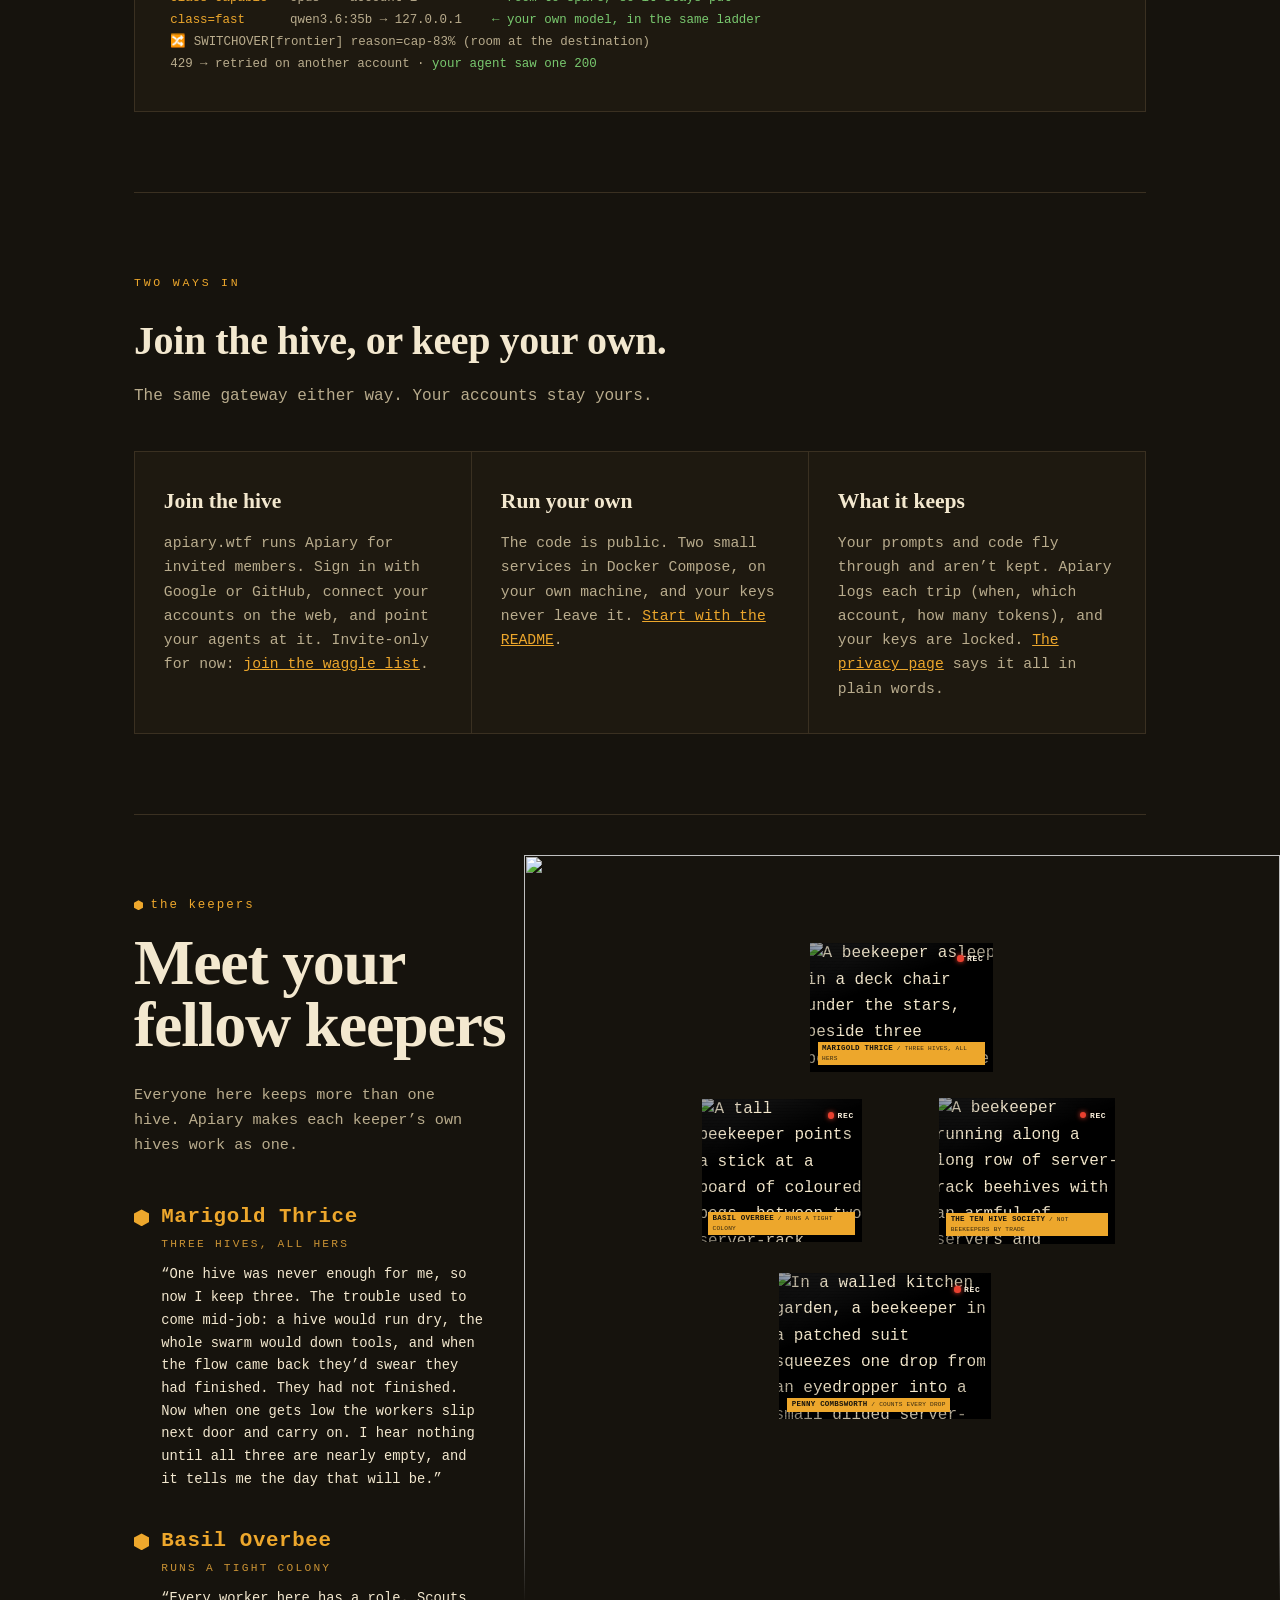
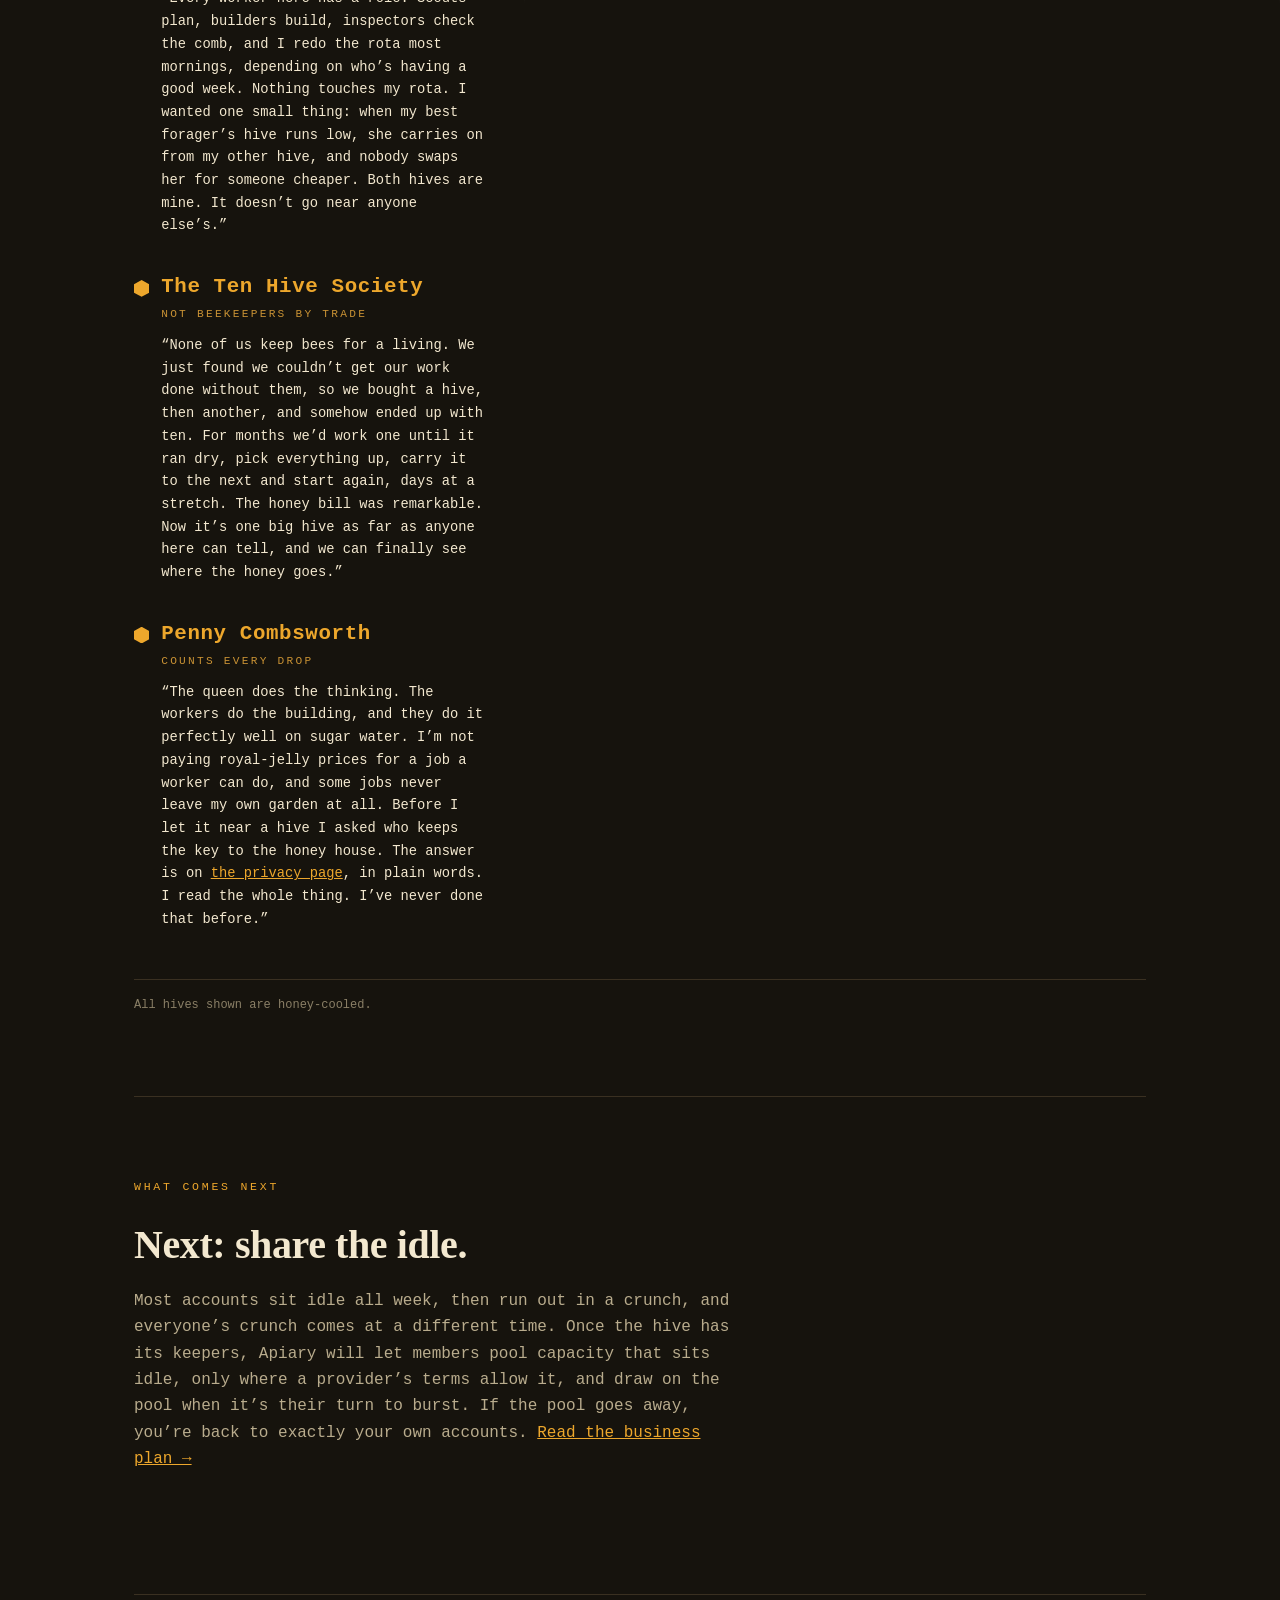
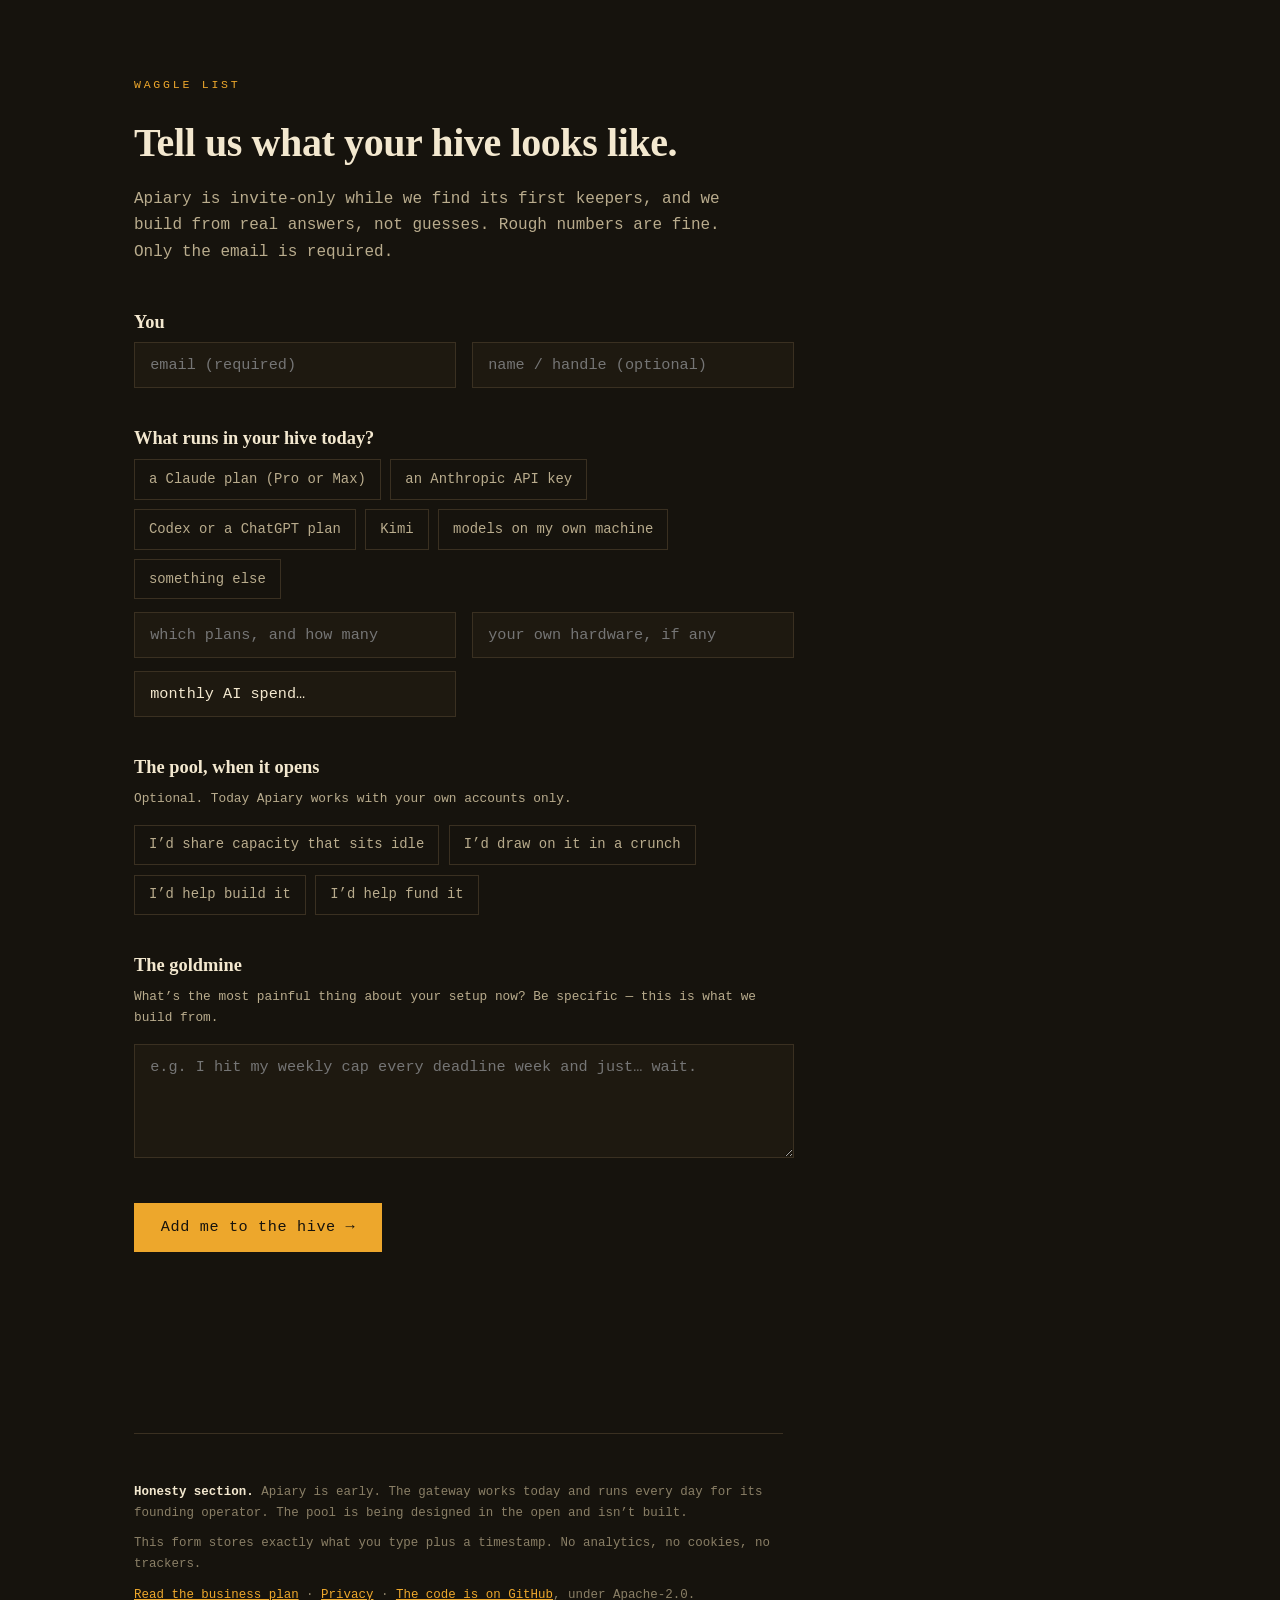
==== commit cf0caaf2: "about: lead with the gateway that works today; the pool comes next /about/ described a capacity pool" ====
--- a/site/static/about/index.html
+++ b/site/static/about/index.html
@@ -3,18 +3,18 @@
 <head>
 <meta charset="utf-8">
 <meta name="viewport" content="width=device-width, initial-scale=1">
-<title>Apiary — pooled LLM capacity, owned by the hive</title>
-<meta name="description" content="Contribute agentic-coding capacity or self-hosted inference. Earn a stake in the pool. Draw when you need to burst.">
+<title>How Apiary works — one gateway for every coding account</title>
+<meta name="description" content="Connect your Claude, Codex, Kimi and local accounts, point your coding agents at one gateway, and keep working when one runs dry. Invite-only for now.">
 <link rel="canonical" href="https://apiary.wtf/about/">
 <meta property="og:site_name" content="Apiary">
 <meta property="og:url" content="https://apiary.wtf/about/">
-<meta property="og:title" content="Apiary — pooled LLM capacity, owned by the hive">
-<meta property="og:description" content="Contribute agentic-coding capacity or self-hosted inference. Earn a stake in the pool. Draw when you need to burst.">
+<meta property="og:title" content="How Apiary works — one gateway for every coding account">
+<meta property="og:description" content="Connect your Claude, Codex, Kimi and local accounts, point your coding agents at one gateway, and keep working when one runs dry. Invite-only for now.">
 <meta property="og:type" content="website">
-<meta property="og:image" content="https://apiary.wtf/og/home.jpg">
+<meta property="og:image" content="https://apiary.wtf/og/home.jpg?v=2">
 <meta property="og:image:width" content="1200">
 <meta property="og:image:height" content="630">
-<meta property="og:image:alt" content="“Your idle LLM hours are someone else’s crunch.” Apiary, over molten honey pouring through a dark honeycomb.">
+<meta property="og:image:alt" content="“Your accounts run dry. Your work doesn’t.” Apiary, over molten honey pouring through a dark honeycomb.">
 <meta name="twitter:card" content="summary_large_image">
 <link rel="stylesheet" href="/fonts/fonts.css">
 <link rel="icon" href="/favicon.ico" sizes="48x48">
@@ -68,6 +68,8 @@
   font-size:.78rem;letter-spacing:.22em;text-transform:uppercase;color:var(--honey);
   margin-bottom:2.2rem;
 }
+.kicker a{color:inherit;text-decoration:none}
+.kicker a:hover{color:var(--honey-hot)}
 .kicker::before{content:"";display:inline-block;width:.85em;height:.98em;
   background:var(--honey);
   clip-path:polygon(50% 0,100% 25%,100% 75%,50% 100%,0 75%,0 25%);}
@@ -235,50 +237,49 @@
       <a href="/plan/">Business plan</a>
       <a href="https://github.com/antialias/apiary">Code on GitHub</a>
     </nav>
-    <div class="kicker reveal d1">apiary · a capacity pool</div>
-    <h1 class="reveal d2">Your idle LLM hours are someone else's <em>crunch</em>.</h1>
+    <div class="kicker reveal d1"><a href="/">apiary</a> · how it works</div>
+    <h1 class="reveal d2">Your accounts run dry. Your work <em>doesn’t</em>.</h1>
     <p class="sub reveal d3">
-      Apiary pools members' <strong>agentic-coding capacity</strong> and
-      <strong>self-hosted inference</strong> into one hive. Contribute what
-      sits idle, earn a stake in the pool, and draw past your own ceiling when
-      it's your turn to burst. Routing, metering, and failover are handled by
-      an engine that already runs in production for its founding operator.
+      Apiary sits between your coding agents and the AI accounts you already
+      pay for. <strong>Claude Code, Codex, Kimi</strong> and the <strong>models
+      on your own machine</strong> answer as one, and when one account gets
+      low, the next request goes to another before anything stops.
     </p>
     <div class="cta-row reveal d4">
       <a class="btn btn-fill" href="#join">Join the waggle list →</a>
       <a class="btn btn-ghost" href="#how">How it works</a>
-      <span class="hero-note">~2 minutes · no wallet needed</span>
+      <span class="hero-note">Invite-only for now</span>
     </div>
   </header>
 
   <section id="how">
-    <div class="section-tag">the loop</div>
-    <h2>Contribute. Earn. Draw.</h2>
-    <p class="lede">Individual capacity is bursty — subscriptions idle all week
-    then hit their ceiling mid-crunch; GPUs hum at 4% duty cycle. Pooled, the
-    peaks cancel out. Tokens keep score of who smoothed whom.</p>
+    <div class="section-tag">how it works</div>
+    <h2>Connect. Point. Keep working.</h2>
+    <p class="lede">Every account has a ceiling, and you meet it mid-run. Apiary
+    watches each account’s limits and spends them in the order that keeps you
+    working.</p>
     <div class="cells">
       <div class="cell">
         <span class="num">01</span>
-        <h3>Contribute</h3>
-        <p>Bring a box that serves open models, or a plan or key its provider lets you pool.
-        The pool's brain meters <b>delivered</b> capacity — the router and the
-        meter are the same process, so there's no self-reported number to game.</p>
+        <h3>Connect</h3>
+        <p>Sign in and connect what you have: Claude plans, Anthropic API keys,
+        Codex, Kimi, a model on your own GPU. Apiary checks each one’s limits,
+        and keeps checking.</p>
       </div>
       <div class="cell">
         <span class="num">02</span>
-        <h3>Earn</h3>
-        <p>Contribution mints your stake — <b>earned on delivery, never on
-        pledge</b>. Governance of the pool (which sources join, how lanes are
-        priced) belongs to the members who feed it.</p>
+        <h3>Point</h3>
+        <p>Point your agents at Apiary, once. They ask for a <b>class</b> (fast,
+        capable or frontier) instead of a model, and you decide what each class
+        means and what it falls back to.</p>
       </div>
       <div class="cell">
         <span class="num">03</span>
-        <h3>Draw</h3>
-        <p>Crunch week? Your tooling transparently rides pooled capacity,
-        <b>per model lane</b> — heavy lanes burst onto the pool while light
-        lanes stay home. If the pool vanishes, everything degrades to exactly
-        your own setup. It can never break you.</p>
+        <h3>Keep working</h3>
+        <p>Before an account runs out, the next request goes to another,
+        <b>mid-run</b>, so nothing comes back half-finished. The status line
+        stays quiet until you’re low, and Apiary can tell you when you’ll next
+        run out.</p>
       </div>
     </div>
 
@@ -286,14 +287,40 @@
       <div class="engine-head">
         <span class="led"></span>
         <strong>The engine is real</strong>
-        <span style="color:var(--cream-dim);font-size:.8rem">— extracted from a production single-operator deployment</span>
+        <span style="color:var(--cream-dim);font-size:.8rem">— it runs every day for its founding operator</span>
       </div>
       <pre>
-<b>lane=fable</b>   INJECT→9f3ac1d2 [pool-b]     <i>← heavy lane riding pooled capacity</i>
-<b>lane=haiku</b>   passthrough [home]           <i>← light lane stays on home base</i>
-<b>lane=local</b>   qwen3.6:35b → 127.0.0.1      <i>← self-hosted model, same picker</i>
-🔀 SWITCHOVER[fable] reason=scoped-cap-83% tier=<i>routine</i> (headroom at destination)
-429 → transparent retry on alternate source · <i>client saw one 200</i></pre>
+<b>class=frontier</b>  fable → account 2          <i>← account 1 is at 83%: the run carries on</i>
+<b>class=capable</b>   opus  → account 1          <i>← room to spare, so it stays put</i>
+<b>class=fast</b>      qwen3.6:35b → 127.0.0.1    <i>← your own model, in the same ladder</i>
+🔀 SWITCHOVER[frontier] reason=cap-83% (room at the destination)
+429 → retried on another account · <i>your agent saw one 200</i></pre>
+    </div>
+  </section>
+
+  <section id="ways">
+    <div class="section-tag">two ways in</div>
+    <h2>Join the hive, or keep your own.</h2>
+    <p class="lede">The same gateway either way. Your accounts stay yours.</p>
+    <div class="cells">
+      <div class="cell">
+        <h3>Join the hive</h3>
+        <p>apiary.wtf runs Apiary for invited members. Sign in with Google or
+        GitHub, connect your accounts on the web, and point your agents at it.
+        Invite-only for now: <a href="#join">join the waggle list</a>.</p>
+      </div>
+      <div class="cell">
+        <h3>Run your own</h3>
+        <p>The code is public. Two small services in Docker Compose, on your
+        own machine, and your keys never leave it.
+        <a href="https://github.com/antialias/apiary">Start with the README</a>.</p>
+      </div>
+      <div class="cell">
+        <h3>What it keeps</h3>
+        <p>Your prompts and code fly through and aren’t kept. Apiary logs each
+        trip (when, which account, how many tokens), and your keys are locked.
+        <a href="/privacy">The privacy page</a> says it all in plain words.</p>
+      </div>
     </div>
   </section>
 
@@ -363,12 +390,23 @@
     <p class="keepers-note">All hives shown are honey-cooled.</p>
   </section>
 
+  <section id="next">
+    <div class="section-tag">what comes next</div>
+    <h2>Next: share the idle.</h2>
+    <p class="lede">Most accounts sit idle all week, then run out in a crunch,
+    and everyone’s crunch comes at a different time. Once the hive has its
+    keepers, Apiary will let members pool capacity that sits idle, only where
+    a provider’s terms allow it, and draw on the pool when it’s their turn to
+    burst. If the pool goes away, you’re back to exactly your own accounts.
+    <a href="/plan/">Read the business plan →</a></p>
+  </section>
+
   <section id="join">
     <div class="section-tag">waggle list</div>
-    <h2>Tell us what you'd bring to the hive.</h2>
-    <p class="lede">We're forming the founding cohort and writing user stories
-    from real answers, not guesses. Rough numbers are fine. Only the email is
-    required.</p>
+    <h2>Tell us what your hive looks like.</h2>
+    <p class="lede">Apiary is invite-only while we find its first keepers, and
+    we build from real answers, not guesses. Rough numbers are fine. Only the
+    email is required.</p>
 
     <form id="f" novalidate>
       <fieldset>
@@ -381,52 +419,43 @@
       </fieldset>
 
       <fieldset>
-        <legend>What would you contribute?</legend>
-        <p class="hint">Pick any. "Nothing yet" is a fine answer — drawers make the pool useful.</p>
-        <div class="choices" data-name="contribute">
-          <label><input type="checkbox" value="coding-plan">a plan or key its provider lets you pool</label>
-          <label><input type="checkbox" value="gpu">self-hosted GPU inference</label>
-          <label><input type="checkbox" value="dev-time">dev time on the engine</label>
-          <label><input type="checkbox" value="funding">funding or sponsorship</label>
-          <label><input type="checkbox" value="none">nothing yet — I'd draw</label>
+        <legend>What runs in your hive today?</legend>
+        <div class="choices" data-name="uses">
+          <label><input type="checkbox" value="claude-plan">a Claude plan (Pro or Max)</label>
+          <label><input type="checkbox" value="anthropic-api">an Anthropic API key</label>
+          <label><input type="checkbox" value="codex">Codex or a ChatGPT plan</label>
+          <label><input type="checkbox" value="kimi">Kimi</label>
+          <label><input type="checkbox" value="local">models on my own machine</label>
+          <label><input type="checkbox" value="other">something else</label>
         </div>
         <div class="grid2" style="margin-top:.8rem">
-          <input type="text" name="plan_tier" placeholder="which plan or key, if any">
-          <input type="text" name="hardware" placeholder="hardware, if any (e.g. 4090 / M3 Max 48GB)">
+          <input type="text" name="plan_tier" placeholder="which plans, and how many">
+          <input type="text" name="hardware" placeholder="your own hardware, if any">
         </div>
-      </fieldset>
-
-      <fieldset>
-        <legend>What would you draw?</legend>
-        <div class="choices" data-name="draw">
-          <label><input type="checkbox" value="burst-coding">burst coding capacity in a crunch</label>
-          <label><input type="checkbox" value="bulk-inference">cheap bulk inference</label>
-          <label><input type="checkbox" value="model-variety">model variety without more subscriptions</label>
-          <label><input type="checkbox" value="curious">just curious</label>
-        </div>
-      </fieldset>
-
-      <fieldset>
-        <legend>Calibration</legend>
-        <div class="grid2">
+        <div class="grid2" style="margin-top:.8rem">
           <select name="spend">
-            <option value="">monthly LLM spend…</option>
+            <option value="">monthly AI spend…</option>
             <option>$0</option><option>&lt;$25</option><option>$25–100</option>
             <option>$100–300</option><option>$300+</option>
           </select>
-          <select name="crypto">
-            <option value="">crypto familiarity…</option>
-            <option>none — and keep it that way</option>
-            <option>held some, never used a dapp</option>
-            <option>comfortable with wallets</option>
-            <option>I deploy contracts</option>
-          </select>
         </div>
       </fieldset>
 
       <fieldset>
+        <legend>The pool, when it opens</legend>
+        <p class="hint">Optional. Today Apiary works with your own accounts only.</p>
+        <div class="choices" data-name="pool">
+          <label><input type="checkbox" value="share">I’d share capacity that sits idle</label>
+          <label><input type="checkbox" value="draw">I’d draw on it in a crunch</label>
+          <label><input type="checkbox" value="dev-time">I’d help build it</label>
+          <label><input type="checkbox" value="funding">I’d help fund it</label>
+        </div>
+      </fieldset>        </div>
+      </fieldset>
+
+      <fieldset>
         <legend>The goldmine</legend>
-        <p class="hint">What's the most painful thing about your current LLM setup? Be specific — this is what we build from.</p>
+        <p class="hint">What’s the most painful thing about your setup now? Be specific — this is what we build from.</p>
         <textarea name="pain" placeholder="e.g. I hit my weekly cap every deadline week and just… wait."></textarea>
       </fieldset>
 
@@ -435,28 +464,25 @@
     </form>
 
     <div id="thanks">
-      <h3>You're on the list. 🐝</h3>
-      <p>We'll write to you when the founding cohort forms. Until then, the
-      engine keeps humming — and your answers just became a user story.</p>
+      <h3>You’re on the list. 🐝</h3>
+      <p>We’ll write when an invite opens up. Until then, the engine keeps
+      humming, and your answers shape what we build next.</p>
     </div>
   </section>
 
   <footer>
     <p><strong style="color:var(--cream)">Honesty section.</strong> Apiary is
-    early: the routing engine works today; the pool, ledger, and governance are
-    being designed in the open with the founding cohort.</p>
-    <p>No token exists. Nothing on this page is an offer, a solicitation of an
-    investment, or a promise of future value. If and when any token is
-    designed, it will happen with real legal counsel — not vibes.</p>
+    early. The gateway works today and runs every day for its founding
+    operator. The pool is being designed in the open and isn’t built.</p>
     <p>This form stores exactly what you type plus a timestamp. No analytics,
     no cookies, no trackers.</p>
-    <p><a href="/plan/">Read the business plan</a> · <a href="https://github.com/antialias/apiary">The code is on GitHub</a>, under Apache-2.0.</p>
+    <p><a href="/plan/">Read the business plan</a> · <a href="/privacy">Privacy</a> · <a href="https://github.com/antialias/apiary">The code is on GitHub</a>, under Apache-2.0.</p>
   </footer>
 </main>
 
 <script>
 const f=document.getElementById('f'),msg=document.getElementById('msg');
-// A link like /?want=gpu#join (from the plan page) ticks that choice.
+// A link like /about/?want=share#join (from the plan page) ticks that choice.
 const want=new URLSearchParams(location.search).get('want');
 if(want){const box=f.querySelector(`.choices input[value="${CSS.escape(want)}"]`);if(box)box.checked=true}
 f.addEventListener('submit',async e=>{
@@ -465,9 +491,9 @@
   const checks=n=>[...f.querySelectorAll(`[data-name=${n}] input:checked`)].map(i=>i.value);
   const body={
     email:fd.get('email')||'',handle:fd.get('handle')||'',
-    contribute:checks('contribute'),draw:checks('draw'),
+    uses:checks('uses'),pool:checks('pool'),
     plan_tier:fd.get('plan_tier')||'',hardware:fd.get('hardware')||'',
-    spend:fd.get('spend')||'',crypto:fd.get('crypto')||'',
+    spend:fd.get('spend')||'',
     pain:fd.get('pain')||'',website:fd.get('website')||''
   };
   if(!/.+@.+\..+/.test(body.email)){msg.textContent='a real email is the one thing we need';msg.classList.add('err');return}
